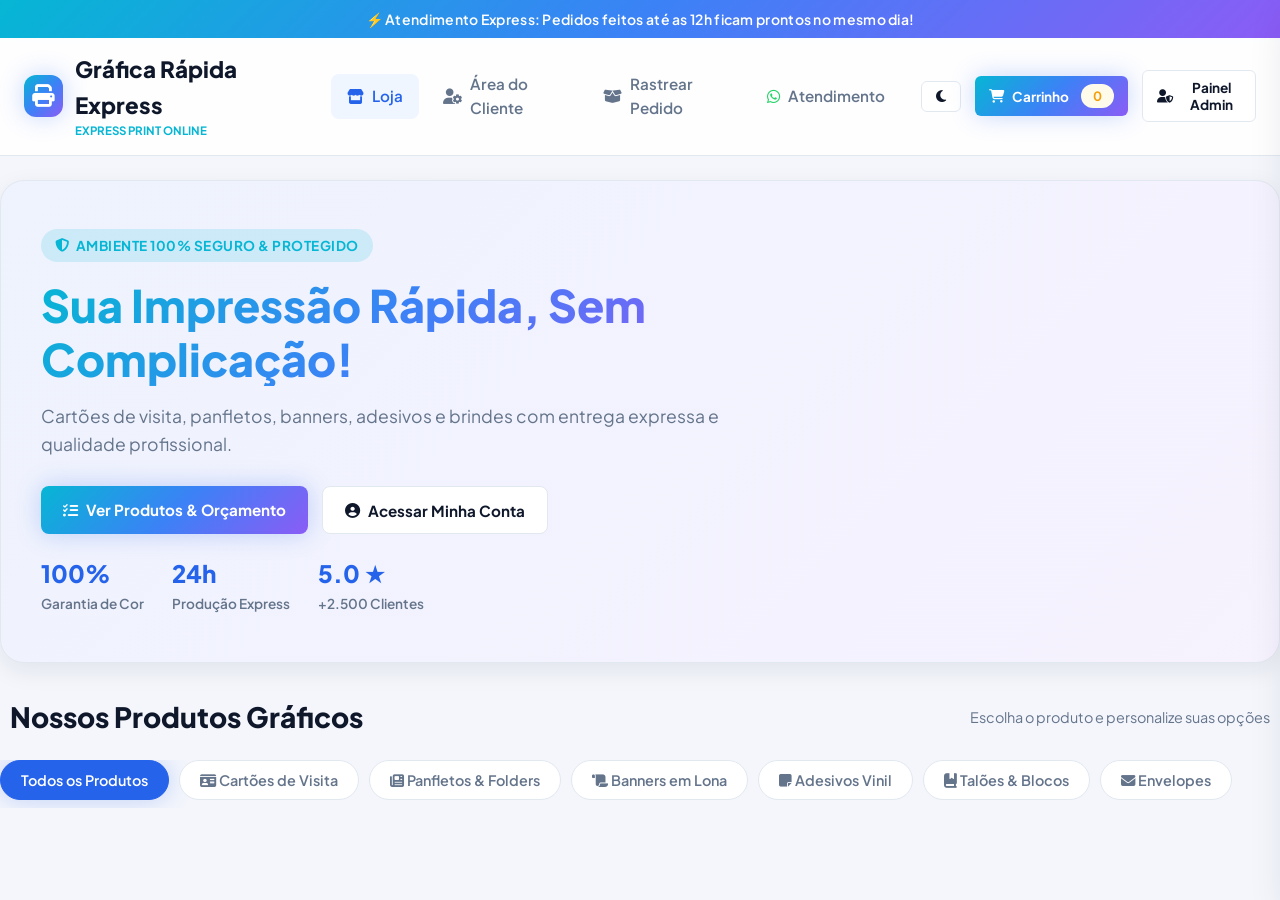
==== templates/index.html @ 256c2c31 "feat: implement audio recording and fix read receipt triggers" ====
<!DOCTYPE html>
<html lang="pt-BR" data-theme="light">
<head>
  <meta charset="UTF-8">
  <meta name="viewport" content="width=device-width, initial-scale=1.0">
  <title>Gráfica Rápida Express | Impressão Profissional & Entrega Rápida</title>
  
  <!-- Google Fonts & FontAwesome Icons -->
  <link rel="preconnect" href="https://fonts.googleapis.com">
  <link rel="preconnect" href="https://fonts.gstatic.com" crossorigin>
  <link href="https://fonts.googleapis.com/css2?family=Plus+Jakarta+Sans:wght@400;500;600;700;800&display=swap" rel="stylesheet">
  <link rel="stylesheet" href="https://cdnjs.cloudflare.com/ajax/libs/font-awesome/6.4.0/css/all.min.css">
  
  <!-- Design System CSS -->
  <link rel="stylesheet" href="/static/css/style.css?v=3.10">
  <!-- SweetAlert2 -->
  <script src="https://cdn.jsdelivr.net/npm/sweetalert2@11"></script>
</head>
<body>

  <!-- Top Bar -->
  <div class="top-bar" id="top-bar-aviso">
    ⚡ Atendimento Express: Pedidos feitos até as 12h ficam prontos no mesmo dia!
  </div>

  <!-- Header Navbar -->
  <header class="header-navbar">
    <div class="header-container">
      <div class="brand-logo" onclick="switchView('cliente')">
        <div class="logo-icon">
          <i class="fa-solid fa-print"></i>
        </div>
        <div>
          <span id="brand-name">Gráfica Rápida Express</span>
          <div style="font-size: 0.72rem; color: var(--cyan); font-weight: 700; margin-top: -2px;">EXPRESS PRINT ONLINE</div>
        </div>
      </div>

      <nav class="nav-menu">
        <div class="nav-link active" onclick="switchView('cliente')" id="nav-catalogo">
          <i class="fa-solid fa-store"></i> Loja
        </div>
        <div class="nav-link" onclick="switchView('portal-cliente')" id="nav-portal-cliente">
          <i class="fa-solid fa-user-gear"></i> Área do Cliente
        </div>
        <div class="nav-link" onclick="openMeusPedidosModal()" id="nav-meus-pedidos">
          <i class="fa-solid fa-box-open"></i> Rastrear Pedido
        </div>
        <div class="nav-link" onclick="falarWhatsApp()" id="nav-whatsapp">
          <i class="fa-brands fa-whatsapp" style="color: #25d366;"></i> Atendimento
        </div>
      </nav>

      <div class="header-actions">
        <button class="btn btn-secondary btn-sm" onclick="toggleTheme()" title="Alternar Modo Escuro/Claro">
          <i class="fa-solid fa-moon" id="theme-icon"></i>
        </button>

        <button class="btn btn-primary btn-sm" onclick="toggleCartDrawer()">
          <i class="fa-solid fa-cart-shopping"></i> Carrinho
          <span class="badge badge-warning" id="cart-count" style="margin-left: 4px;">0</span>
        </button>

        <button class="btn btn-secondary btn-sm" onclick="abrirLoginAdminModal()" id="btn-admin-toggle">
          <i class="fa-solid fa-user-shield"></i> Painel Admin
        </button>
      </div>
    </div>
  </header>

  <!-- ========================================================================== -->
  <!-- LOJA DO CLIENTE (HOME / CATÁLOGO)                                          -->
  <!-- ========================================================================== -->
  <main id="view-cliente">
    
    <!-- Hero Banner -->
    <section class="hero-banner">
      <div class="hero-content">
        <span class="hero-badge">
          <i class="fa-solid fa-shield-halved"></i> Ambiente 100% Seguro & Protegido
        </span>
        <h1 class="hero-title" id="banner-titulo">Sua Impressão Rápida, Sem Complicação!</h1>
        <p class="hero-subtitle" id="banner-subtitulo">
          Cartões de visita, panfletos, banners, adesivos e brindes com entrega expressa e qualidade profissional.
        </p>

        <div style="display: flex; gap: 14px; flex-wrap: wrap;">
          <a href="#catalogo" class="btn btn-primary">
            <i class="fa-solid fa-list-check"></i> Ver Produtos & Orçamento
          </a>
          <button class="btn btn-secondary" onclick="switchView('portal-cliente')">
            <i class="fa-solid fa-circle-user"></i> Acessar Minha Conta
          </button>
        </div>

        <div class="hero-stats">
          <div class="stat-item">
            <span class="stat-num">100%</span>
            <span class="stat-label">Garantia de Cor</span>
          </div>
          <div class="stat-item">
            <span class="stat-num">24h</span>
            <span class="stat-label">Produção Express</span>
          </div>
          <div class="stat-item">
            <span class="stat-num">5.0 ★</span>
            <span class="stat-label">+2.500 Clientes</span>
          </div>
        </div>
      </div>
    </section>

    <!-- Catalog Header & Category Tabs -->
    <section id="catalogo">
      <div class="section-header">
        <h2 class="section-title">Nossos Produtos Gráficos</h2>
        <div style="color: var(--text-muted); font-size: 0.9rem;">Escolha o produto e personalize suas opções</div>
      </div>

      <div class="category-tabs" id="category-tabs">
        <button class="tab-btn active" onclick="filterCategory('Todos', this)">Todos os Produtos</button>
        <button class="tab-btn" onclick="filterCategory('Cartões', this)"><i class="fa-solid fa-id-card"></i> Cartões de Visita</button>
        <button class="tab-btn" onclick="filterCategory('Panfletos', this)"><i class="fa-solid fa-newspaper"></i> Panfletos & Folders</button>
        <button class="tab-btn" onclick="filterCategory('Banners', this)"><i class="fa-solid fa-scroll"></i> Banners em Lona</button>
        <button class="tab-btn" onclick="filterCategory('Adesivos', this)"><i class="fa-solid fa-note-sticky"></i> Adesivos Vinil</button>
        <button class="tab-btn" onclick="filterCategory('Talões', this)"><i class="fa-solid fa-book-bookmark"></i> Talões & Blocos</button>
        <button class="tab-btn" onclick="filterCategory('Envelopes', this)"><i class="fa-solid fa-envelope"></i> Envelopes</button>
      </div>

      <!-- Catalog Grid -->
      <div class="catalog-grid" id="catalog-grid">
        <!-- Injetado via JS -->
      </div>
    </section>
  </main>

  <!-- ========================================================================== -->
  <!-- PORTAL EXCLUSIVO DO CLIENTE (AUTENTICADO)                                  -->
  <!-- ========================================================================== -->
  <main id="view-portal-cliente" class="portal-container" style="display: none;">
    <!-- Renderizado se Deslogado -->
    <div id="portal-deslogado" style="text-align: center; padding: 40px 20px;">
      <i class="fa-solid fa-lock" style="font-size: 3.5rem; color: var(--primary); margin-bottom: 16px;"></i>
      <h2 style="font-size: 1.8rem; font-weight: 800; margin-bottom: 8px;">Área do Cliente Protegida</h2>
      <p style="color: var(--text-muted); font-size: 0.95rem; max-width: 500px; margin: 0 auto 24px;">
        Para proteger suas artes, logotipos e histórico de compras contra vazamento de dados, faça o login ou crie sua conta gratuita.
      </p>
      <button class="btn btn-primary" onclick="openModal('modal-auth-cliente')">
        <i class="fa-solid fa-right-to-bracket"></i> Entrar ou Criar Conta
      </button>
    </div>

    <!-- Renderizado se Logado -->
    <div id="portal-logado" style="display: none;">
      <div style="display: flex; justify-content: space-between; align-items: center; margin-bottom: 24px; flex-wrap: wrap; gap: 14px;">
        <div>
          <h2 style="font-size: 1.8rem; font-weight: 800;">
            <i class="fa-solid fa-circle-user" style="color: var(--primary);"></i> Olá, <span id="cli-perfil-nome">Cliente</span>!
          </h2>
          <p style="color: var(--text-muted); font-size: 0.9rem;" id="cli-perfil-email">cliente@email.com</p>
        </div>
        <div style="display: flex; gap: 15px; align-items: center;">
          <div style="position: relative; cursor: pointer;" onclick="alert('Verifique os chats dos seus pedidos e orçamentos para ler as novas mensagens!')" title="Mensagens não lidas">
            <i class="fa-solid fa-bell" style="font-size: 1.5rem; color: var(--text);"></i>
            <span id="badge-cli-whatsapp-unread" class="badge badge-danger" style="display: none; position: absolute; top: -5px; right: -10px; border-radius: 50%; padding: 2px 5px; font-size: 0.7rem;">0</span>
          </div>
          <button class="btn btn-secondary btn-sm" onclick="logoutCliente()" style="color: var(--danger);">
            <i class="fa-solid fa-right-from-bracket"></i> Sair da Conta
          </button>
        </div>
      </div>

      <!-- Portal Navigation Tabs -->
      <div class="portal-tabs">
        <div class="portal-tab active" onclick="switchPortalTab('historico', this)">
          <i class="fa-solid fa-clock-rotate-left"></i> Meus Pedidos
        </div>
        <div class="portal-tab" onclick="switchPortalTab('artes', this)">
          <i class="fa-solid fa-images"></i> Minhas Artes & Logotipos
        </div>
        <div class="portal-tab" onclick="switchPortalTab('orcamento', this)">
          <i class="fa-solid fa-file-signature"></i> Pedir Orçamento Sob Medida
        </div>
      </div>

      <!-- TAB: HISTÓRICO DE PEDIDOS & REORDENAR -->
      <div id="portal-tab-historico">
        <div id="portal-pedidos-lista">
          <!-- Injetado via JS -->
        </div>
      </div>

      <!-- TAB: MINHAS ARTES SALVAS -->
      <div id="portal-tab-artes" style="display: none;">
        <div style="display: flex; justify-content: space-between; align-items: center; margin-bottom: 20px;">
          <div style="font-weight: 700; font-size: 1.1rem;">Sua Biblioteca Privada de Logotipos</div>
          <button class="btn btn-primary btn-sm" onclick="document.getElementById('input-portal-arte-file').click()">
            <i class="fa-solid fa-cloud-arrow-up"></i> Salvar Nova Arte
          </button>
          <input type="file" id="input-portal-arte-file" style="display: none;" onchange="uploadPortalArteFile(this)">
        </div>

        <div class="catalog-grid" id="portal-artes-grid" style="grid-template-columns: repeat(auto-fill, minmax(220px, 1fr)); margin-bottom: 0;">
          <!-- Injetado via JS -->
        </div>
      </div>

      <!-- TAB: PEDIR ORÇAMENTO SOB MEDIDA -->
      <div id="portal-tab-orcamento" style="display: none;">
        <div class="table-wrap" style="padding: 28px; max-width: 700px;">
          <h3 style="font-size: 1.2rem; font-weight: 800; margin-bottom: 14px;">Solicitar Orçamento de Projeto Especial</h3>
          <p style="color: var(--text-muted); font-size: 0.9rem; margin-bottom: 20px;">
            Precisa de fachadas em ACM, letreiros iluminados, adesivação de frotas ou tiragens especiais? Descreva seu projeto:
          </p>
          <form onsubmit="solicitarOrcamentoCliente(event)">
            <div class="form-group">
              <label class="form-label">Descrição Detalhada do Projeto *</label>
              <textarea class="form-control" id="orc-cli-desc" rows="4" placeholder="Ex: Preciso de 2 faixas de lona 3x1m para fachada de loja + adesivação de 2 carros..." required></textarea>
            </div>

            <button type="submit" class="btn btn-primary" style="width: 100%;">
              <i class="fa-solid fa-paper-plane"></i> Enviar Solicitação de Orçamento
            </button>
          </form>
        </div>
      </div>
    </div>
  </main>

  <!-- ========================================================================== -->
  <!-- PAINEL ADMINISTRATIVO COMPLETO                                             -->
  <!-- ========================================================================== -->
  <div id="view-admin" class="admin-layout" style="display: none;">
    <!-- Sidebar -->
    <aside class="admin-sidebar">
      <div style="font-size: 1.1rem; font-weight: 800; color: white; margin-bottom: 24px; display: flex; align-items: center; justify-content: space-between;">
        <span style="display: flex; align-items: center; gap: 8px;">
          <i class="fa-solid fa-sliders" style="color: var(--cyan);"></i> Admin Panel
        </span>
        <button onclick="logoutAdmin()" title="Sair do Admin" style="background: transparent; border: none; color: var(--danger); cursor: pointer; font-size: 1.1rem;">
          <i class="fa-solid fa-power-off"></i>
        </button>
      </div>

      <div class="sidebar-menu">
        <div class="sidebar-item active" onclick="switchAdminTab('dashboard', this)">
          <i class="fa-solid fa-chart-line"></i> Dashboard
        </div>
        <div class="sidebar-item" onclick="switchAdminTab('kanban', this)">
          <i class="fa-solid fa-table-columns"></i> Kanban Produção
        </div>
        <div class="sidebar-item" onclick="switchAdminTab('pedidos', this)">
          <i class="fa-solid fa-receipt"></i> Lista Pedidos
        </div>
        <div class="sidebar-item" id="nav-btn-whatsapp" onclick="switchAdminTab('whatsapp', this)">
          <i class="fa-brands fa-whatsapp"></i> WhatsApp Inbox
          <span id="badge-whatsapp-unread" class="badge badge-danger" style="display: none; border-radius: 50%; padding: 2px 6px; font-size: 0.75rem; margin-left: auto;">0</span>
        </div>
        <div class="sidebar-item" onclick="switchAdminTab('produtos', this)">
          <i class="fa-solid fa-boxes-stacked"></i> Produtos (CRUD)
        </div>
        <div class="sidebar-item" onclick="switchAdminTab('estoque', this)">
          <i class="fa-solid fa-warehouse"></i> Estoque Insumos
        </div>
        <div class="sidebar-item" onclick="switchAdminTab('caixa', this)">
          <i class="fa-solid fa-cash-register"></i> Caixa & Financeiro
        </div>
        <div class="sidebar-item" onclick="switchAdminTab('orcamentos', this)">
          <i class="fa-solid fa-calculator"></i> Orçamentista
        </div>
        <div class="sidebar-item" onclick="switchAdminTab('cupons', this)">
          <i class="fa-solid fa-ticket"></i> Cupons Desconto
        </div>
        <div class="sidebar-item" onclick="switchAdminTab('clientes', this)">
          <i class="fa-solid fa-users"></i> Clientes VIP
        </div>
        <div class="sidebar-item" onclick="switchAdminTab('config', this)">
          <i class="fa-solid fa-gear"></i> Configurações Site
        </div>
      </div>
    </aside>

    <!-- Main Content -->
    <main class="admin-main">
      
      <!-- TAB: DASHBOARD -->
      <div id="admin-tab-dashboard">
        <div class="section-header" style="margin-top: 0;">
          <h2 class="section-title">Resumo Operacional</h2>
          <button class="btn btn-secondary btn-sm" onclick="loadDashboardMetrics()">
            <i class="fa-solid fa-arrows-rotate"></i> Atualizar
          </button>
        </div>

        <div class="metrics-grid">
          <div class="metric-card">
            <div class="metric-header">
              <span>Faturamento Total</span>
              <i class="fa-solid fa-dollar-sign" style="color: var(--success);"></i>
            </div>
            <div class="metric-value" id="dash-faturamento">R$ 0,00</div>
          </div>

          <div class="metric-card">
            <div class="metric-header">
              <span>Pedidos Totais</span>
              <i class="fa-solid fa-box-open" style="color: var(--primary);"></i>
            </div>
            <div class="metric-value" id="dash-pedidos-total">0</div>
          </div>

          <div class="metric-card">
            <div class="metric-header">
              <span>Em Produção</span>
              <i class="fa-solid fa-spinner" style="color: var(--warning);"></i>
            </div>
            <div class="metric-value" id="dash-pedidos-producao">0</div>
          </div>

          <div class="metric-card">
            <div class="metric-header">
              <span>Clientes Cadastrados</span>
              <i class="fa-solid fa-user-group" style="color: var(--cyan);"></i>
            </div>
            <div class="metric-value" id="dash-clientes">0</div>
          </div>
        </div>

        <div class="table-wrap">
          <div style="padding: 20px; font-weight: 800; font-size: 1.1rem; border-bottom: 1px solid var(--border-color);">
            <i class="fa-solid fa-clock-rotate-left"></i> Últimos Pedidos Recebidos
          </div>
          <table class="table">
            <thead>
              <tr>
                <th>Código</th>
                <th>Cliente</th>
                <th>Total</th>
                <th>Pagamento</th>
                <th>Status Produção</th>
                <th>Ações</th>
              </tr>
            </thead>
            <tbody id="dash-pedidos-tbody">
              <!-- Injetado via JS -->
            </tbody>
          </table>
        </div>
      </div>

      <!-- TAB: KANBAN DE PRODUÇÃO -->
      <div id="admin-tab-kanban" style="display: none;">
        <div class="section-header" style="margin-top: 0;">
          <h2 class="section-title">Quadro Kanban da Linha de Impressão</h2>
          <button class="btn btn-secondary btn-sm" onclick="loadKanbanBoard()">
            <i class="fa-solid fa-arrows-rotate"></i> Atualizar Kanban
          </button>
        </div>

        <div class="kanban-board">
          <div class="kanban-col">
            <div class="kanban-col-header" style="color: var(--warning);">
              <span>1. Análise de Arte</span>
              <span class="badge badge-warning" id="kanban-count-analise">0</span>
            </div>
            <div id="kanban-cards-analise"></div>
          </div>

          <div class="kanban-col">
            <div class="kanban-col-header" style="color: var(--primary);">
              <span>2. Em Impressão</span>
              <span class="badge badge-info" id="kanban-count-impressao">0</span>
            </div>
            <div id="kanban-cards-impressao"></div>
          </div>

          <div class="kanban-col">
            <div class="kanban-col-header" style="color: var(--magenta);">
              <span>3. Acabamento / Corte</span>
              <span class="badge badge-info" id="kanban-count-acabamento">0</span>
            </div>
            <div id="kanban-cards-acabamento"></div>
          </div>

          <div class="kanban-col">
            <div class="kanban-col-header" style="color: var(--success);">
              <span>4. Pronto / Expedição</span>
              <span class="badge badge-success" id="kanban-count-pronto">0</span>
            </div>
            <div id="kanban-cards-pronto"></div>
          </div>
        </div>
      </div>

      <!-- TAB: PEDIDOS -->
      <div id="admin-tab-pedidos" style="display: none;">
        <div class="section-header" style="margin-top: 0;">
          <h2 class="section-title">Gerenciador de Pedidos</h2>
          <div style="display: flex; gap: 10px;">
            <input type="text" class="form-control" id="admin-pedidos-search" placeholder="Buscar por código ou cliente..." oninput="loadAdminPedidos()">
            <select class="form-control" id="admin-pedidos-filter" onchange="loadAdminPedidos()">
              <option value="Todos">Todos os Status</option>
              <option value="Aguardando Pagamento">Aguardando Pagamento</option>
              <option value="Em Análise de Arte">Em Análise de Arte</option>
              <option value="Em Impressão">Em Impressão</option>
              <option value="Acabamento & Corte">Acabamento & Corte</option>
              <option value="Pronto para Retirada">Pronto para Retirada</option>
              <option value="Entregue">Entregue</option>
            </select>
          </div>
        </div>

        <div class="table-wrap">
          <table class="table">
            <thead>
              <tr>
                <th>Data</th>
                <th>Código</th>
                <th>Cliente / Contato</th>
                <th>Total</th>
                <th>Pagamento</th>
                <th>Status Produção</th>
                <th>Ações</th>
              </tr>
            </thead>
            <tbody id="admin-pedidos-tbody">
              <!-- Injetado via JS -->
            </tbody>
          </table>
        </div>
      </div>

      <!-- TAB: WHATSAPP INBOX -->
      <div id="admin-tab-whatsapp" style="display: none; height: calc(100vh - 100px); display: flex; flex-direction: column;">
        <div class="section-header" style="margin-top: 0; flex-shrink: 0;">
          <h2 class="section-title">WhatsApp Inbox</h2>
          <button class="btn btn-secondary btn-sm" onclick="loadWhatsAppInbox()">
            <i class="fa-solid fa-arrows-rotate"></i> Atualizar
          </button>
        </div>
        
        <div style="display: flex; flex: 1; min-height: 0; background: var(--surface); border: 1px solid var(--border); border-radius: 8px; overflow: hidden;">
          <!-- Lista de Conversas -->
          <div style="width: 300px; border-right: 1px solid var(--border); display: flex; flex-direction: column;">
            <div style="padding: 10px; background: rgba(0,0,0,0.2); border-bottom: 1px solid var(--border);">
              <strong>Conversas Ativas</strong>
            </div>
            <div id="inbox-list" style="flex: 1; overflow-y: auto;">
              <!-- Conversas listadas aqui via JS -->
            </div>
          </div>
          
          <!-- Area do Chat -->
          <div style="flex: 1; display: flex; flex-direction: column; background: var(--bg);">
            <div id="inbox-header" style="padding: 15px; background: var(--surface); border-bottom: 1px solid var(--border); display: flex; align-items: center; justify-content: space-between;">
              <div style="display: flex; align-items: center; gap: 12px;">
                <div id="inbox-header-avatar" style="width: 42px; height: 42px; border-radius: 50%; background: var(--primary); color: #fff; display: flex; align-items: center; justify-content: center; font-weight: bold; font-size: 1.1rem; flex-shrink: 0; background-size: cover; background-position: center;">C</div>
                <div>
                  <strong id="inbox-title">Selecione uma conversa</strong>
                  <br><small id="inbox-subtitle" style="color: var(--text-muted);"></small>
                </div>
              </div>
              <div id="inbox-actions" style="display: none; gap: 10px;">
                <button id="btn-resolver-inbox" class="btn btn-primary" style="padding: 6px 12px; font-size: 0.85rem;" onclick="resolverAtendimentoInbox()" title="Encerrar / Devolver pro Bot">
                  <i class="fa-solid fa-check" id="btn-resolver-inbox-icon"></i> <span id="btn-resolver-inbox-text">Resolver</span>
                </button>
                <button class="btn btn-outline" style="padding: 6px 12px; font-size: 0.85rem;" onclick="toggleInboxProfile()" title="Perfil do Contato">
                  <i class="fa-solid fa-id-badge"></i> Perfil
                </button>
                <button class="btn btn-outline" style="padding: 6px 12px; font-size: 0.85rem;" onclick="salvarContatoInbox()" title="Salvar Contato">
                  <i class="fa-solid fa-user-plus"></i> Salvar
                </button>
                <button class="btn btn-danger" style="padding: 6px 12px; font-size: 0.85rem;" onclick="apagarConversaInbox()" title="Apagar Conversa">
                  <i class="fa-solid fa-trash"></i>
                </button>
              </div>
            </div>
            <div id="inbox-messages" style="flex: 1; overflow-y: auto; padding: 20px; display: flex; flex-direction: column; gap: 10px;">
              <!-- Mensagens aqui -->
            </div>
            <div id="inbox-input-area" style="position: relative; padding: 15px; background: var(--surface); border-top: 1px solid var(--border); display: none; gap: 10px; align-items: center;">
              
              <!-- Quick Replies Menu -->
              <div id="canned-responses-menu" style="display: none; position: absolute; bottom: 100%; left: 15px; background: var(--surface); border: 1px solid var(--border); border-radius: 8px; box-shadow: 0 -4px 12px rgba(0,0,0,0.15); width: 300px; max-height: 200px; overflow-y: auto; z-index: 100; flex-direction: column; margin-bottom: 10px;"></div>

              <input type="file" id="inbox-file-input" style="display: none;" onchange="const f = this.files.length > 0 ? this.files[0].name : ''; const el = document.getElementById('inbox-file-name'); if (f) { el.innerHTML = f + ' <span style=\'cursor:pointer;color:var(--danger);font-weight:bold;margin-left:4px;font-size:1rem;\'>&times;</span>'; el.style.display = 'inline-flex'; } else { el.innerHTML = ''; el.style.display = 'none'; }">
              <button class="btn btn-secondary" onclick="document.getElementById('inbox-file-input').click()" title="Anexar Arquivo"><i class="fa-solid fa-paperclip"></i></button>
              <button class="btn btn-secondary" onclick="document.getElementById('inbox-input').value += '😀'" title="Inserir Emoticon"><i class="fa-regular fa-face-smile"></i></button>
              <button class="btn btn-secondary" id="btn-record-audio" onclick="toggleAudioRecording()" title="Gravar Áudio"><i class="fa-solid fa-microphone" id="icon-record-audio"></i></button>
              <div id="inbox-file-name" style="font-size: 0.8rem; color: var(--primary); white-space: nowrap; overflow: hidden; text-overflow: ellipsis; max-width: 140px; background: rgba(0,210,255,0.12); border: 1px solid rgba(0,210,255,0.3); padding: 4px 8px; border-radius: 6px; display: none; align-items: center; cursor: pointer;" onclick="document.getElementById('inbox-file-input').value=''; this.innerHTML=''; this.style.display='none';" title="Clique para remover o anexo"></div>
              <input type="text" id="inbox-input" class="form-control" placeholder="Digite uma mensagem (use / para atalhos)..." style="flex: 1;" oninput="checkCannedResponses(this.value)" onkeydown="navigateCannedResponses(event)" onkeypress="if(event.key==='Enter') enviarMensagemInbox()">
              <button class="btn btn-primary" onclick="enviarMensagemInbox()">
                <i class="fa-solid fa-paper-plane"></i> Enviar
              </button>
            </div>
          </div>
          
          <!-- Perfil do Contato (Sidebar Direita Estilo Chatwoot) -->
          <div id="inbox-profile-sidebar" style="width: 280px; border-left: 1px solid var(--border); display: none; flex-direction: column; background: var(--surface);">
            <div style="padding: 15px; border-bottom: 1px solid var(--border); display: flex; justify-content: space-between; align-items: center;">
              <strong>Contato</strong>
              <button class="btn btn-secondary btn-sm" style="padding: 2px 6px;" onclick="document.getElementById('inbox-profile-sidebar').style.display='none'"><i class="fa-solid fa-xmark"></i></button>
            </div>
            <div style="padding: 20px; display: flex; flex-direction: column; align-items: center; border-bottom: 1px solid var(--border);">
              <div style="width: 70px; height: 70px; border-radius: 50%; background: var(--primary); color: #fff; display: flex; align-items: center; justify-content: center; font-size: 2rem; font-weight: bold; margin-bottom: 10px;" id="profile-avatar">C</div>
              <h3 id="profile-name" style="margin: 0; font-size: 1.1rem; text-align: center;">Nome</h3>
              <p id="profile-phone" style="margin: 5px 0 0 0; color: var(--text-muted); font-size: 0.9rem;">+55 11 99999-9999</p>
            </div>
            <div style="padding: 15px; flex: 1; overflow-y: auto;">
              <div style="margin-bottom: 15px;">
                <label style="font-size: 0.8rem; color: var(--text-muted); text-transform: uppercase; font-weight: bold;">Atendente</label>
                <div id="profile-atendente-text" style="padding: 8px; background: rgba(0,0,0,0.1); border-radius: 6px; margin-top: 5px; font-size: 0.9rem;">
                  <i class="fa-solid fa-user-tie"></i> Admin / Bot
                </div>
              </div>
              <div style="margin-bottom: 15px;">
                <label style="font-size: 0.8rem; color: var(--text-muted); text-transform: uppercase; font-weight: bold;">Status</label>
                <div id="profile-status-text" style="padding: 8px; background: rgba(0,210,255,0.1); border-radius: 6px; margin-top: 5px; font-size: 0.9rem; color: var(--primary); font-weight: bold;">
                  Em Atendimento
                </div>
              </div>
            </div>
          </div>
        </div>
      </div>

      <!-- TAB: PRODUTOS (CRUD) -->
      <div id="admin-tab-produtos" style="display: none;">
        <div class="section-header" style="margin-top: 0;">
          <h2 class="section-title">Catálogo de Produtos</h2>
          <button class="btn btn-primary" onclick="openAdminProdutoModal()">
            <i class="fa-solid fa-plus"></i> Novo Produto
          </button>
        </div>

        <div class="table-wrap">
          <table class="table">
            <thead>
              <tr>
                <th>Imagem</th>
                <th>Nome</th>
                <th>Categoria</th>
                <th>Preço Base</th>
                <th>Status</th>
                <th>Ações</th>
              </tr>
            </thead>
            <tbody id="admin-produtos-tbody">
              <!-- Injetado via JS -->
            </tbody>
          </table>
        </div>
      </div>

      <!-- TAB: ESTOQUE DE INSUMOS -->
      <div id="admin-tab-estoque" style="display: none;">
        <div class="section-header" style="margin-top: 0;">
          <h2 class="section-title">Controle de Estoque de Insumos</h2>
          <button class="btn btn-primary" onclick="openInsumoModal()">
            <i class="fa-solid fa-boxes-packing"></i> Novo Insumo
          </button>
        </div>

        <div class="table-wrap">
          <table class="table">
            <thead>
              <tr>
                <th>Insumo</th>
                <th>Categoria</th>
                <th>Estoque Atual</th>
                <th>Estoque Mínimo</th>
                <th>Status</th>
                <th>Ações</th>
              </tr>
            </thead>
            <tbody id="admin-estoque-tbody">
              <!-- Injetado via JS -->
            </tbody>
          </table>
        </div>
      </div>

      <!-- TAB: CONTROLE DE CAIXA -->
      <div id="admin-tab-caixa" style="display: none;">
        <div class="section-header" style="margin-top: 0;">
          <h2 class="section-title">Fluxo de Caixa & Financeiro</h2>
          <button class="btn btn-primary" onclick="openCaixaMovimentoModal()">
            <i class="fa-solid fa-hand-holding-dollar"></i> Lançar Entrada / Saída
          </button>
        </div>

        <div class="metrics-grid">
          <div class="metric-card">
            <div class="metric-header">
              <span>Total Entradas</span>
              <i class="fa-solid fa-arrow-down" style="color: var(--success);"></i>
            </div>
            <div class="metric-value" style="color: var(--success);" id="caixa-entradas">R$ 0,00</div>
          </div>

          <div class="metric-card">
            <div class="metric-header">
              <span>Total Saídas</span>
              <i class="fa-solid fa-arrow-up" style="color: var(--danger);"></i>
            </div>
            <div class="metric-value" style="color: var(--danger);" id="caixa-saidas">R$ 0,00</div>
          </div>

          <div class="metric-card">
            <div class="metric-header">
              <span>Saldo em Caixa</span>
              <i class="fa-solid fa-wallet" style="color: var(--primary);"></i>
            </div>
            <div class="metric-value" id="caixa-saldo">R$ 0,00</div>
          </div>
        </div>

        <div class="table-wrap">
          <div style="padding: 20px; font-weight: 800; font-size: 1.1rem; border-bottom: 1px solid var(--border-color);">
            <i class="fa-solid fa-list"></i> Histórico de Movimentações
          </div>
          <table class="table">
            <thead>
              <tr>
                <th>Data</th>
                <th>Tipo</th>
                <th>Categoria</th>
                <th>Descrição</th>
                <th>Forma Pagto</th>
                <th>Valor</th>
                <th>Ações</th>
              </tr>
            </thead>
            <tbody id="caixa-movimentacoes-tbody">
              <!-- Injetado via JS -->
            </tbody>
          </table>
        </div>
      </div>

      <!-- TAB: ORÇAMENTISTA -->
      <div id="admin-tab-orcamentos" style="display: none;">
        <div class="section-header" style="margin-top: 0;">
          <h2 class="section-title">Gerador de Orçamentos Manuais</h2>
          <button class="btn btn-primary" onclick="openOrcamentoModal()">
            <i class="fa-solid fa-file-circle-plus"></i> Novo Orçamento
          </button>
        </div>

        <div class="table-wrap">
          <table class="table">
            <thead>
              <tr>
                <th>Código</th>
                <th>Cliente</th>
                <th>Descrição</th>
                <th>Valor Estimado</th>
                <th>Status</th>
                <th>Ações</th>
              </tr>
            </thead>
            <tbody id="admin-orcamentos-tbody">
              <!-- Injetado via JS -->
            </tbody>
          </table>
        </div>
      </div>

      <!-- TAB: CUPONS DE DESCONTO -->
      <div id="admin-tab-cupons" style="display: none;">
        <div class="section-header" style="margin-top: 0;">
          <h2 class="section-title">Gerenciador de Cupons</h2>
          <button class="btn btn-primary" onclick="openCupomModal()">
            <i class="fa-solid fa-ticket"></i> Criar Cupom
          </button>
        </div>

        <div class="table-wrap">
          <table class="table">
            <thead>
              <tr>
                <th>Código</th>
                <th>Desconto (%)</th>
                <th>Valor Mínimo</th>
                <th>Usos / Limite</th>
                <th>Status</th>
                <th>Ações</th>
              </tr>
            </thead>
            <tbody id="admin-cupons-tbody">
              <!-- Injetado via JS -->
            </tbody>
          </table>
        </div>
      </div>

      <!-- TAB: CLIENTES VIP -->
      <div id="admin-tab-clientes" style="display: none;">
        <div class="section-header" style="margin-top: 0;">
          <h2 class="section-title">Base de Clientes VIP</h2>
        </div>

        <div class="table-wrap">
          <table class="table">
            <thead>
              <tr>
                <th>Nome</th>
                <th>WhatsApp</th>
                <th>E-mail</th>
                <th>Total Pedidos</th>
                <th>Total Gasto</th>
                <th>Ações</th>
              </tr>
            </thead>
            <tbody id="admin-clientes-tbody">
              <!-- Injetado via JS -->
            </tbody>
          </table>
        </div>
      </div>

      <!-- TAB: CONFIGURAÇÕES SITE (CMS) -->
      <div id="admin-tab-config" style="display: none;">
        <div class="section-header" style="margin-top: 0;">
          <h2 class="section-title">Configurações Gerais do Site</h2>
        </div>

        <div class="table-wrap" style="padding: 28px; max-width: 700px;">
          <form id="form-config" onsubmit="salvarConfiguracoes(event)">
            
            <!-- SEÇÃO 1: DADOS DO NEGÓCIO -->
            <div style="background: rgba(255,255,255,0.02); border: 1px solid var(--border); border-radius: 12px; padding: 20px; margin-bottom: 20px;">
              <h4 style="font-size: 1.1rem; font-weight: 800; color: #fff; margin-top: 0; margin-bottom: 15px; border-bottom: 1px solid var(--border); padding-bottom: 10px;">
                <i class="fa-solid fa-building" style="color: var(--primary); margin-right: 8px;"></i> Dados da Gráfica
              </h4>
              <div class="form-group">
                <label class="form-label">Nome da Gráfica</label>
                <input type="text" class="form-control" id="cfg-nome-grafica" required>
              </div>
              <div class="form-group">
                <label class="form-label">WhatsApp (com DDD ex: 5511999998888)</label>
                <input type="text" class="form-control" id="cfg-whatsapp" required>
              </div>
            </div>

            <!-- SEÇÃO 2: FINANCEIRO E REGRAS -->
            <div style="background: rgba(255,255,255,0.02); border: 1px solid var(--border); border-radius: 12px; padding: 20px; margin-bottom: 20px;">
              <h4 style="font-size: 1.1rem; font-weight: 800; color: #fff; margin-top: 0; margin-bottom: 15px; border-bottom: 1px solid var(--border); padding-bottom: 10px;">
                <i class="fa-solid fa-money-bill-wave" style="color: #2ecc71; margin-right: 8px;"></i> Financeiro & Regras
              </h4>
              <div class="form-group">
                <label class="form-label">Chave PIX (E-mail, CNPJ ou Celular)</label>
                <input type="text" class="form-control" id="cfg-chave-pix" required>
              </div>
              <div style="display: flex; gap: 14px;">
                <div class="form-group" style="flex: 1;">
                  <label class="form-label">Desconto PIX (%)</label>
                  <input type="number" step="0.1" class="form-control" id="cfg-desconto-pix" required>
                </div>
                <div class="form-group" style="flex: 1;">
                  <label class="form-label">Taxa de Entrega Padrão (R$)</label>
                  <input type="number" step="0.1" class="form-control" id="cfg-taxa-entrega" required>
                </div>
              </div>
            </div>

            <!-- SEÇÃO 3: APARÊNCIA E VITRINE -->
            <div style="background: rgba(255,255,255,0.02); border: 1px solid var(--border); border-radius: 12px; padding: 20px; margin-bottom: 20px;">
              <h4 style="font-size: 1.1rem; font-weight: 800; color: #fff; margin-top: 0; margin-bottom: 15px; border-bottom: 1px solid var(--border); padding-bottom: 10px;">
                <i class="fa-solid fa-palette" style="color: #9b59b6; margin-right: 8px;"></i> Vitrine do Cliente
              </h4>
              <div class="form-group">
                <label class="form-label">Aviso do Topo (Barra rotativa)</label>
                <input type="text" class="form-control" id="cfg-aviso-topo" required>
              </div>
              <div class="form-group">
                <label class="form-label">Título do Banner Principal</label>
                <input type="text" class="form-control" id="cfg-banner-titulo" required>
              </div>
              <div class="form-group">
                <label class="form-label">Subtítulo do Banner</label>
                <textarea class="form-control" id="cfg-banner-subtitulo" rows="2" required></textarea>
              </div>
            </div>

            <!-- SEÇÃO 4: EVOLUTION API -->
            <div style="background: rgba(37, 211, 102, 0.05); border: 1px solid rgba(37, 211, 102, 0.3); border-radius: 12px; padding: 20px; margin-bottom: 20px;">
              <h4 style="font-size: 1.1rem; font-weight: 800; color: #25d366; margin-top: 0; margin-bottom: 15px; border-bottom: 1px solid rgba(37, 211, 102, 0.2); padding-bottom: 10px;">
                <i class="fa-brands fa-whatsapp" style="margin-right: 8px;"></i> Automação WhatsApp (Evolution API)
              </h4>
              <div class="form-group">
                <label class="form-label">URL da Evolution API *</label>
                <input type="url" class="form-control" id="cfg-evolution-url" placeholder="https://api.evolution.suadominio.com">
              </div>
              <div class="form-group">
                <label class="form-label">API Key / Token Global *</label>
                <input type="password" class="form-control" id="cfg-evolution-key" placeholder="Sua Chave Secreta apikey">
              </div>
              <div class="form-group">
                <label class="form-label">Nome da Instância Conectada *</label>
                <input type="text" class="form-control" id="cfg-evolution-instance" placeholder="ex: GraficaExpress">
              </div>
              <div class="form-group">
                <label class="form-label">Validar WhatsApp dos Clientes no Cadastro?</label>
                <select class="form-control" id="cfg-evolution-active">
                  <option value="1">✅ Sim (Enviar código OTP via WhatsApp)</option>
                  <option value="0">❌ Não (Cadastrar direto sem validação)</option>
                </select>
              </div>
              
              <div class="form-group" style="background: rgba(0,0,0,0.2); padding: 15px; border-radius: 8px;">
                <label class="form-label" style="color: #aaa;">URL do Webhook (Para configurar lá no painel da Evolution)</label>
                <div style="display: flex; gap: 10px;">
                  <input type="text" class="form-control" id="cfg-webhook-url" readonly style="background: rgba(255,255,255,0.05);">
                  <button type="button" class="btn btn-secondary" onclick="copiarWebhook()">
                    <i class="fa-solid fa-copy"></i> Copiar
                  </button>
                </div>
              </div>

              <button type="button" class="btn btn-secondary" onclick="testarEvolutionAPI()" style="width: 100%; border-color: #25d366; color: #25d366; background: transparent;">
                <i class="fa-solid fa-plug-circle-check"></i> Testar Conexão Evolution API
              </button>
            </div>

            <button type="submit" class="btn btn-primary" style="width: 100%; font-size: 1.1rem; padding: 12px; border-radius: 10px;">
              <i class="fa-solid fa-floppy-disk"></i> Salvar Todas Configurações
            </button>
          </form>
        </div>
      </div>

    </main>
  </div>

  <!-- ========================================================================== -->
  <!-- MODAIS DE AUTENTICAÇÃO (CLIENTE & ADMIN)                                   -->
  <!-- ========================================================================== -->

  <!-- MODAL: LOGIN / CADASTRO DO CLIENTE -->
  <div class="modal-overlay" id="modal-auth-cliente">
    <div class="modal-container" style="max-width: 460px;">
      <div class="modal-header">
        <h3 class="modal-title" id="auth-cli-title">Minha Conta do Cliente</h3>
        <button class="modal-close" onclick="closeModal('modal-auth-cliente')">&times;</button>
      </div>
      <div class="modal-body">
        <!-- Tabs de login / cadastro -->
        <div id="wrap-auth-cli-tabs" style="display: flex; border-bottom: 2px solid var(--border-color); margin-bottom: 20px;">
          <div id="tab-btn-cli-login" class="portal-tab active" style="flex: 1; text-align: center;" onclick="switchAuthCliTab('login')">Entrar</div>
          <div id="tab-btn-cli-cad" class="portal-tab" style="flex: 1; text-align: center;" onclick="switchAuthCliTab('cad')">Criar Conta</div>
        </div>

        <!-- Form Login Cliente -->
        <form id="form-auth-cli-login" onsubmit="loginCliente(event)">
          <div class="form-group">
            <label class="form-label">Seu E-mail *</label>
            <input type="email" class="form-control" id="auth-cli-email" required placeholder="seu@email.com">
          </div>
          <div class="form-group">
            <label class="form-label">Sua Senha *</label>
            <input type="password" class="form-control" id="auth-cli-senha" required placeholder="••••••••">
          </div>
          <button type="submit" class="btn btn-primary" style="width: 100%;">
            <i class="fa-solid fa-right-to-bracket"></i> Acessar Minha Conta
          </button>
        </form>

        <!-- Form Cadastro Cliente -->
        <form id="form-auth-cli-cad" style="display: none;" onsubmit="cadastrarCliente(event)">
          <div class="form-group">
            <label class="form-label">Seu Nome Completo *</label>
            <input type="text" class="form-control" id="cad-cli-nome" required placeholder="João da Silva">
          </div>
          <div class="form-group">
            <label class="form-label">Seu E-mail *</label>
            <input type="email" class="form-control" id="cad-cli-email" required placeholder="joao@email.com">
          </div>
          <div class="form-group">
            <label class="form-label">Seu WhatsApp com DDD *</label>
            <input type="text" class="form-control" id="cad-cli-telefone" required placeholder="11999998888">
          </div>
          <div class="form-group">
            <label class="form-label">Crie uma Senha *</label>
            <input type="password" class="form-control" id="cad-cli-senha" required placeholder="Mínimo 6 caracteres">
          </div>
          <button type="submit" class="btn btn-primary" style="width: 100%;">
            <i class="fa-solid fa-user-plus"></i> Concluir Cadastro
          </button>
        </form>

        <!-- Form Validação de Código OTP WhatsApp -->
        <form id="form-auth-cli-validar" style="display: none;" onsubmit="validarCodigoCliente(event)">
          <input type="hidden" id="validar-cli-id">
          <div style="text-align: center; margin-bottom: 18px;">
            <i class="fa-brands fa-whatsapp" style="font-size: 3rem; color: #25d366; margin-bottom: 8px;"></i>
            <h4 style="font-size: 1.2rem; font-weight: 800;">Validação de Segurança</h4>
            <p style="color: var(--text-muted); font-size: 0.88rem; margin-top: 4px;">
              Enviamos um código de verificação de 6 dígitos para o seu WhatsApp. Digite-o abaixo para ativar sua conta:
            </p>
          </div>

          <div class="form-group">
            <label class="form-label" style="text-align: center; display: block;">Código de Verificação OTP *</label>
            <input type="text" class="form-control" id="validar-cli-codigo" required maxlength="6" placeholder="123456" style="text-align: center; font-size: 1.5rem; letter-spacing: 6px; font-weight: 800; color: var(--primary);">
          </div>

          <button type="submit" class="btn btn-primary" style="width: 100%;">
            <i class="fa-solid fa-circle-check"></i> Confirmar & Ativar Conta
          </button>

          <div style="text-align: center; margin-top: 14px;">
            <button type="button" class="btn btn-secondary btn-sm" onclick="reenviarCodigoWhatsApp(event)">
              <i class="fa-solid fa-arrows-rotate"></i> Reenviar Código via WhatsApp
            </button>
          </div>
        </form>
      </div>
    </div>
  </div>

  <!-- MODAL: LOGIN DO ADMINISTRADOR -->
  <div class="modal-overlay" id="modal-auth-admin">
    <div class="modal-container" style="max-width: 420px;">
      <div class="modal-header">
        <h3 class="modal-title"><i class="fa-solid fa-user-shield" style="color: var(--cyan);"></i> Login do Administrador</h3>
        <button class="modal-close" onclick="closeModal('modal-auth-admin')">&times;</button>
      </div>
      <div class="modal-body">
        <form onsubmit="loginAdmin(event)">
          <div class="form-group">
            <label class="form-label">Usuário Administrativo *</label>
            <input type="text" class="form-control" id="auth-adm-user" required value="admin">
          </div>
          <div class="form-group">
            <label class="form-label">Senha de Acesso *</label>
            <input type="password" class="form-control" id="auth-adm-pass" required placeholder="••••••••">
          </div>
          <button type="submit" class="btn btn-primary" style="width: 100%;">
            <i class="fa-solid fa-lock-open"></i> Acessar Painel de Controle
          </button>
        </form>
      </div>
    </div>
  </div>

  <!-- MODAL: CALCULADORA PRODUTO -->
  <div class="modal-overlay" id="modal-produto">
    <div class="modal-container">
      <div class="modal-header">
        <h3 class="modal-title" id="modal-prod-title">Personalize seu Pedido</h3>
        <button class="modal-close" onclick="closeModal('modal-produto')">&times;</button>
      </div>
      <div class="modal-body">
        <input type="hidden" id="modal-prod-id">
        <p id="modal-prod-desc" style="color: var(--text-muted); margin-bottom: 20px;"></p>

        <div class="option-group">
          <div class="option-title">1. Formato / Tamanho</div>
          <div class="options-grid" id="opt-tamanhos"></div>
        </div>

        <div class="option-group">
          <div class="option-title">2. Papel / Gramatura</div>
          <div class="options-grid" id="opt-papeis"></div>
        </div>

        <div class="option-group">
          <div class="option-title">3. Acabamento Profissional</div>
          <div class="options-grid" id="opt-acabamentos"></div>
        </div>

        <div class="option-group">
          <div class="option-title">4. Quantidade / Tiragem (Desconto Progressivo)</div>
          <div class="options-grid" id="opt-tiragens"></div>
        </div>

        <div class="option-group">
          <div class="option-title">5. Arquivo da Arte Impressa</div>
          <div style="display: flex; gap: 14px; margin-bottom: 14px;">
            <label style="flex: 1; display: flex; align-items: center; gap: 8px; font-weight: 600; cursor: pointer;">
              <input type="radio" name="opcao-arte" value="propria" checked onchange="toggleArteOpcoes()"> Tenho Arte Pronta
            </label>
            <label style="flex: 1; display: flex; align-items: center; gap: 8px; font-weight: 600; cursor: pointer;">
              <input type="radio" name="opcao-arte" value="criar" onchange="toggleArteOpcoes()"> Criar Arte p/ Mim (+R$ 35,00)
            </label>
          </div>

          <div id="wrap-upload-arte" class="dropzone" onclick="document.getElementById('input-file-arte').click()">
            <i class="fa-solid fa-cloud-arrow-up dropzone-icon"></i>
            <div style="font-weight: 700;">Clique para enviar seu arquivo (PDF, CDR, PNG, JPG)</div>
            <div style="font-size: 0.8rem; color: var(--text-muted); margin-top: 4px;" id="filename-uploaded">Até 32MB</div>
            <input type="file" id="input-file-arte" style="display: none;" onchange="uploadArteFile(this)">
          </div>

          <div id="wrap-detalhes-arte" style="display: none;">
            <textarea class="form-control" id="detalhes-arte-txt" placeholder="Descreva como deseja a sua arte (Cores, Textos, Logotipo, Contatos)..."></textarea>
          </div>
        </div>

        <div style="display: flex; justify-content: space-between; align-items: center; margin-top: 28px; padding-top: 20px; border-top: 1px solid var(--border-color);">
          <div>
            <span style="font-size: 0.85rem; color: var(--text-muted); font-weight: 700;">VALOR TOTAL DO ITEM</span>
            <div style="font-size: 1.8rem; font-weight: 800; color: var(--primary);" id="modal-calc-total">R$ 0,00</div>
          </div>

          <button class="btn btn-primary" onclick="adicionarAoCarrinho()">
            <i class="fa-solid fa-cart-plus"></i> Adicionar ao Carrinho
          </button>
        </div>
      </div>
    </div>
  </div>

  <!-- MODAL: RASTREAMENTO -->
  <div class="modal-overlay" id="modal-meus-pedidos">
    <div class="modal-container">
      <div class="modal-header">
        <h3 class="modal-title"><i class="fa-solid fa-truck-fast"></i> Rastrear Pedido</h3>
        <button class="modal-close" onclick="closeModal('modal-meus-pedidos')">&times;</button>
      </div>
      <div class="modal-body">
        <div style="display: flex; gap: 10px; margin-bottom: 24px;">
          <input type="text" class="form-control" id="search-codigo-pedido" placeholder="Digite seu código do pedido (Ex: #GF-0913A1B2)">
          <button class="btn btn-primary" onclick="consultarPedidoCliente()">
            <i class="fa-solid fa-magnifying-glass"></i> Buscar
          </button>
        </div>

        <div id="detalhes-pedido-rastreio" style="display: none;">
          <div class="timeline-track" id="timeline-steps">
            <div class="timeline-step" id="step-pagamento"><div class="step-icon">1</div><div class="step-title">Pagamento</div></div>
            <div class="timeline-step" id="step-analise"><div class="step-icon">2</div><div class="step-title">Análise Arte</div></div>
            <div class="timeline-step" id="step-impressao"><div class="step-icon">3</div><div class="step-title">Impressão</div></div>
            <div class="timeline-step" id="step-acabamento"><div class="step-icon">4</div><div class="step-title">Acabamento</div></div>
            <div class="timeline-step" id="step-pronto"><div class="step-icon">5</div><div class="step-title">Pronto</div></div>
            <div class="timeline-step" id="step-entregue"><div class="step-icon">6</div><div class="step-title">Entregue</div></div>
          </div>

          <div class="table-wrap" style="padding: 20px; margin-bottom: 20px;">
            <div style="display: flex; justify-content: space-between; font-weight: 700; margin-bottom: 10px;">
              <span>Pedido: <strong id="tr-codigo"></strong></span>
              <span class="badge badge-warning" id="tr-status-pag"></span>
            </div>
            <div style="color: var(--text-muted); font-size: 0.9rem; margin-bottom: 14px;" id="tr-cliente-info"></div>

            <div style="font-weight: 700; margin-bottom: 8px;">Itens do Pedido:</div>
            <ul id="tr-itens-ul" style="padding-left: 20px; margin-bottom: 14px; font-size: 0.9rem;"></ul>

            <div style="display: flex; justify-content: space-between; align-items: center; border-top: 1px solid var(--border-color); padding-top: 12px;">
              <div>Total: <strong style="font-size: 1.2rem; color: var(--primary);" id="tr-total"></strong></div>
              <button class="btn btn-secondary btn-sm" onclick="falarWhatsAppPedido()">
                <i class="fa-brands fa-whatsapp" style="color: #25d366;"></i> Falar no WhatsApp
              </button>
            </div>
          </div>
        </div>
      </div>
    </div>
  </div>

  <!-- DRAWER: CARRINHO DE COMPRAS -->
  <div class="cart-drawer" id="cart-drawer">
    <div class="cart-header" style="flex-shrink: 0;">
      <h3 style="font-size: 1.2rem; font-weight: 800;"><i class="fa-solid fa-cart-shopping"></i> Seu Carrinho</h3>
      <button class="modal-close" onclick="toggleCartDrawer()">&times;</button>
    </div>

    <div class="cart-body">
      <div id="cart-body" style="margin-bottom: 24px;"></div>

      <div class="form-group" style="margin-bottom: 12px;">
        <label class="form-label">Possui Cupom de Desconto?</label>
        <div style="display: flex; gap: 8px;">
          <input type="text" class="form-control" id="checkout-cupom-input" placeholder="Digite o código (ex: VIP15)">
          <button class="btn btn-secondary btn-sm" onclick="aplicarCupomCheckout()"><i class="fa-solid fa-tag"></i> Aplicar</button>
        </div>
        <div id="cupom-msg-feedback" style="font-size: 0.8rem; margin-top: 4px; font-weight: 700;"></div>
      </div>

      <div class="form-group">
        <label class="form-label">Forma de Pagamento</label>
        <select class="form-control" id="checkout-pagamento" onchange="atualizarTotalCheckout()">
          <option value="PIX">⚡ PIX (com 5% de Desconto Especial)</option>
          <option value="Cartao">💳 Cartão de Crédito / Débito</option>
        </select>
      </div>

      <div class="form-group">
        <label class="form-label">Opção de Entrega</label>
        <select class="form-control" id="checkout-entrega" onchange="atualizarTotalCheckout()">
          <option value="Balcao">🏬 Retirar no Balcão da Gráfica (Grátis)</option>
          <option value="Entrega">🛵 Entrega Expressa Moto-Boy (+R$ 15,00)</option>
        </select>
      </div>

      <div id="wrap-endereco-entrega" style="display: none;" class="form-group">
        <input type="text" class="form-control" id="checkout-endereco" placeholder="Endereço completo de entrega...">
      </div>

      <div class="form-group">
        <input type="text" class="form-control" id="checkout-nome" placeholder="Seu Nome Completo *" required>
      </div>
      <div class="form-group">
        <input type="text" class="form-control" id="checkout-telefone" placeholder="Seu WhatsApp com DDD *" required>
      </div>
    </div>

    <div class="cart-footer" style="flex-shrink: 0;">
      <div class="cart-total-row">
        <span>Total:</span>
        <span id="checkout-total-val" style="color: var(--primary);">R$ 0,00</span>
      </div>

      <button class="btn btn-primary" style="width: 100%;" onclick="finalizarPedidoCheckout()">
        <i class="fa-solid fa-shield-check"></i> Finalizar Pedido & Imprimir
      </button>
    </div>
  </div>

  <!-- MODAL: PIX QRCODE -->
  <div class="modal-overlay" id="modal-pix">
    <div class="modal-container" style="max-width: 480px; text-align: center;">
      <div class="modal-header">
        <h3 class="modal-title">Pagamento via PIX</h3>
        <button class="modal-close" onclick="closeModal('modal-pix')">&times;</button>
      </div>
      <div class="modal-body">
        <p style="color: var(--text-muted); font-size: 0.9rem; margin-bottom: 16px;">
          Escaneie o QR Code abaixo ou copie a chave PIX para confirmar o seu pedido!
        </p>

        <div style="background: white; padding: 20px; display: inline-block; border-radius: 16px; box-shadow: var(--shadow-md); margin-bottom: 16px;">
          <img src="https://api.qrserver.com/v1/create-qr-code/?size=180x180&data=00020126580014BR.GOV.BCB.PIX0136pix@graficarapidaexpress.com.br5204000053039865802BR5922GraficaRapidaExpress6009SAOPAULO62070503***63041D3A" alt="QRCode PIX" style="width: 180px; height: 180px;">
        </div>

        <div class="form-group">
          <label class="form-label">Chave PIX Copia e Cola:</label>
          <div style="display: flex; gap: 8px;">
            <input type="text" class="form-control" id="pix-key-input" readonly value="pix@graficarapidaexpress.com.br">
            <button class="btn btn-secondary" onclick="copiarChavePix()"><i class="fa-solid fa-copy"></i></button>
          </div>
        </div>

        <div style="font-size: 0.85rem; color: var(--success); font-weight: 700; margin-bottom: 20px;">
          ✅ Assim que pagar, envie o comprovante no nosso WhatsApp para agilizar a impressão!
        </div>

        <button class="btn btn-primary" style="width: 100%;" onclick="confirmarEVerPedido()">
          <i class="fa-solid fa-circle-check"></i> Já Paguei / Ver Meu Pedido
        </button>
      </div>
    </div>
  </div>

  <!-- MODAL: ADMIN - PRODUTO -->
  <div class="modal-overlay" id="modal-admin-produto">
    <div class="modal-container">
      <div class="modal-header">
        <h3 class="modal-title" id="modal-admin-prod-title">Novo Produto</h3>
        <button class="modal-close" onclick="closeModal('modal-admin-produto')" type="button">&times;</button>
      </div>
      <div class="modal-body">
        <form id="form-admin-produto" onsubmit="salvarProdutoAdmin(event)">
          <input type="hidden" id="admin-prod-id">
          
          <div style="margin-bottom: 15px;">
            <label style="display: block; font-weight: 600; margin-bottom: 5px;">Nome do Produto</label>
            <input type="text" class="form-control" id="admin-prod-nome" required>
          </div>
          
          <div style="display: grid; grid-template-columns: 1fr 1fr; gap: 15px; margin-bottom: 15px;">
            <div>
              <label style="display: block; font-weight: 600; margin-bottom: 5px;">Categoria</label>
              <input type="text" class="form-control" id="admin-prod-categoria" required>
            </div>
            <div>
              <label style="display: block; font-weight: 600; margin-bottom: 5px;">Preço Base (R$)</label>
              <input type="number" step="0.01" class="form-control" id="admin-prod-preco" required>
            </div>
          </div>
          
          <div style="margin-bottom: 15px;">
            <label style="display: block; font-weight: 600; margin-bottom: 5px;">URL da Imagem</label>
            <input type="text" class="form-control" id="admin-prod-imagem" required>
          </div>
          
          <div style="margin-bottom: 15px;">
            <label style="display: block; font-weight: 600; margin-bottom: 5px;">Descrição</label>
            <textarea class="form-control" id="admin-prod-descricao" rows="3"></textarea>
          </div>
          
          <div style="margin-bottom: 15px;">
            <label style="display: block; font-weight: 600; margin-bottom: 5px;">Tamanhos (separados por vírgula)</label>
            <input type="text" class="form-control" id="admin-prod-tamanhos" placeholder="Ex: 9x5cm, 10x15cm">
          </div>
          
          <div style="margin-bottom: 15px;">
            <label style="display: block; font-weight: 600; margin-bottom: 5px;">Papéis (separados por vírgula)</label>
            <input type="text" class="form-control" id="admin-prod-papeis" placeholder="Ex: Couchê 250g, Reciclato">
          </div>
          
          <div style="margin-bottom: 15px;">
            <label style="display: block; font-weight: 600; margin-bottom: 5px;">Acabamentos (separados por vírgula)</label>
            <input type="text" class="form-control" id="admin-prod-acabamentos" placeholder="Ex: Verniz Total, Laminação Fosca">
          </div>
          
          <div style="display: flex; gap: 20px; margin-bottom: 20px;">
            <label style="display: flex; align-items: center; gap: 8px; cursor: pointer; font-weight: 600;">
              <input type="checkbox" id="admin-prod-ativo" checked> Ativo
            </label>
            <label style="display: flex; align-items: center; gap: 8px; cursor: pointer; font-weight: 600;">
              <input type="checkbox" id="admin-prod-destaque"> Destaque (Mais Vendido)
            </label>
          </div>
          
          <button type="submit" class="btn btn-primary" style="width: 100%;">Salvar Produto</button>
        </form>
      </div>
    </div>
  </div>

  <!-- MODAL: ADMIN - INSUMO -->
  <div class="modal-overlay" id="modal-admin-insumo">
    <div class="modal-container">
      <div class="modal-header">
        <h3 class="modal-title">Adicionar/Editar Insumo</h3>
        <button class="modal-close" onclick="closeModal('modal-admin-insumo')" type="button">&times;</button>
      </div>
      <div class="modal-body">
        <form id="form-admin-insumo" onsubmit="salvarInsumoAdmin(event)">
          <div style="margin-bottom: 15px;">
            <label style="display: block; font-weight: 600; margin-bottom: 5px;">Nome do Insumo</label>
            <input type="text" class="form-control" id="insumo-nome" required>
          </div>
          <div style="margin-bottom: 15px;">
            <label style="display: block; font-weight: 600; margin-bottom: 5px;">Categoria</label>
            <input type="text" class="form-control" id="insumo-categoria" required>
          </div>
          <div style="display: grid; grid-template-columns: 1fr 1fr; gap: 15px; margin-bottom: 15px;">
            <div>
              <label style="display: block; font-weight: 600; margin-bottom: 5px;">Qtd Atual</label>
              <input type="number" step="0.01" class="form-control" id="insumo-qtd" required>
            </div>
            <div>
              <label style="display: block; font-weight: 600; margin-bottom: 5px;">Qtd Mínima</label>
              <input type="number" step="0.01" class="form-control" id="insumo-qtd-min" required>
            </div>
          </div>
          <div style="margin-bottom: 20px;">
            <label style="display: block; font-weight: 600; margin-bottom: 5px;">Unidade de Medida (ex: kg, l, un)</label>
            <input type="text" class="form-control" id="insumo-unidade" required>
          </div>
          <button type="submit" class="btn btn-primary" style="width: 100%;">Salvar Insumo</button>
        </form>
      </div>
    </div>
  </div>

  <!-- MODAL: ADMIN - ORÇAMENTO -->
  <div class="modal-overlay" id="modal-admin-orcamento">
    <div class="modal-container">
      <div class="modal-header">
        <h3 class="modal-title">Novo Orçamento</h3>
        <button class="modal-close" onclick="closeModal('modal-admin-orcamento')" type="button">&times;</button>
      </div>
      <div class="modal-body">
        <form id="form-admin-orcamento" onsubmit="salvarOrcamentoAdmin(event)">
          <input type="hidden" id="orc-id">
          <div style="margin-bottom: 15px;">
            <label style="display: block; font-weight: 600; margin-bottom: 5px;">Nome do Cliente</label>
            <input type="text" class="form-control" id="orc-nome" required>
          </div>
          <div style="margin-bottom: 15px;">
            <label style="display: block; font-weight: 600; margin-bottom: 5px;">Telefone / WhatsApp</label>
            <input type="text" class="form-control" id="orc-telefone" required>
          </div>
          <div style="margin-bottom: 15px;">
            <label style="display: block; font-weight: 600; margin-bottom: 5px;">Descrição do Serviço</label>
            <textarea class="form-control" id="orc-desc" rows="3" required></textarea>
          </div>
          <div style="margin-bottom: 15px;">
            <label style="display: block; font-weight: 600; margin-bottom: 5px;">Valor Estimado (R$)</label>
            <input type="number" step="0.01" class="form-control" id="orc-valor" required>
          </div>
          <div style="margin-bottom: 20px;">
            <label style="display: block; font-weight: 600; margin-bottom: 5px;">Status</label>
            <select class="form-control" id="orc-status" required>
              <option value="Pendente">Pendente</option>
              <option value="Aprovado">Aprovado</option>
              <option value="Rejeitado">Rejeitado</option>
              <option value="Concluído">Concluído</option>
            </select>
          </div>
          <button type="submit" class="btn btn-primary" style="width: 100%;">Salvar Orçamento</button>
        </form>
      </div>
    </div>
  </div>

  <!-- MODAL: ADMIN - CUPOM -->
  <div class="modal-overlay" id="modal-admin-cupom">
    <div class="modal-container">
      <div class="modal-header">
        <h3 class="modal-title">Novo Cupom de Desconto</h3>
        <button class="modal-close" onclick="closeModal('modal-admin-cupom')" type="button">&times;</button>
      </div>
      <div class="modal-body">
        <form onsubmit="salvarCupomAdmin(event)">
          <input type="hidden" id="cupom-id">
          <div style="margin-bottom: 15px;">
            <label style="display: block; font-weight: 600; margin-bottom: 5px;">Código do Cupom</label>
            <input type="text" class="form-control" id="cupom-codigo" style="text-transform: uppercase;" required>
          </div>
          <div style="margin-bottom: 15px;">
            <label style="display: block; font-weight: 600; margin-bottom: 5px;">% de Desconto</label>
            <input type="number" step="0.1" class="form-control" id="cupom-pct" required>
          </div>
          <div style="margin-bottom: 15px;">
            <label style="display: block; font-weight: 600; margin-bottom: 5px;">Valor Mínimo do Pedido (R$)</label>
            <input type="number" step="0.01" class="form-control" id="cupom-min" required>
          </div>
          <div style="margin-bottom: 20px;">
            <label style="display: block; font-weight: 600; margin-bottom: 5px;">Limite de Usos Totais</label>
            <input type="number" class="form-control" id="cupom-limite" required>
          </div>
          <div style="margin-bottom: 20px;">
            <label style="display: flex; align-items: center; gap: 8px; font-weight: 600; cursor: pointer;">
              <input type="checkbox" id="cupom-ativo" checked> Cupom Ativo
            </label>
          </div>
          <button type="submit" class="btn btn-primary" style="width: 100%;">Salvar Cupom</button>
        </form>
      </div>
    </div>
  </div>

  <!-- MODAL: ADMIN - CAIXA -->
  <div class="modal-overlay" id="modal-caixa-movimento">
    <div class="modal-container">
      <div class="modal-header">
        <h3 class="modal-title">Lançar Movimentação</h3>
        <button class="modal-close" onclick="closeModal('modal-caixa-movimento')" type="button">&times;</button>
      </div>
      <div class="modal-body">
        <form id="form-caixa-movimento" onsubmit="salvarCaixaMovimento(event)">
          <div style="display: grid; grid-template-columns: 1fr 1fr; gap: 15px; margin-bottom: 15px;">
            <div>
              <label style="display: block; font-weight: 600; margin-bottom: 5px;">Tipo</label>
              <select class="form-control" id="caixa-mov-tipo" required>
                <option value="ENTRADA">Entrada</option>
                <option value="SAIDA">Saída</option>
              </select>
            </div>
            <div>
              <label style="display: block; font-weight: 600; margin-bottom: 5px;">Categoria</label>
              <input type="text" class="form-control" id="caixa-mov-categoria" required>
            </div>
          </div>
          <div style="margin-bottom: 15px;">
            <label style="display: block; font-weight: 600; margin-bottom: 5px;">Descrição</label>
            <input type="text" class="form-control" id="caixa-mov-descricao" required>
          </div>
          <div style="display: grid; grid-template-columns: 1fr 1fr; gap: 15px; margin-bottom: 20px;">
            <div>
              <label style="display: block; font-weight: 600; margin-bottom: 5px;">Valor (R$)</label>
              <input type="number" step="0.01" class="form-control" id="caixa-mov-valor" required>
            </div>
            <div>
              <label style="display: block; font-weight: 600; margin-bottom: 5px;">Forma de Pagamento</label>
              <input type="text" class="form-control" id="caixa-mov-forma" required>
            </div>
          </div>
          <button type="submit" class="btn btn-primary" style="width: 100%;">Salvar Movimentação</button>
        </form>
      </div>
    </div>
  </div>

  <!-- ORDEM DE SERVIÇO (OS) IMPRESSÃO -->
  <div id="printable-os" style="display: none; padding: 40px; background: white; color: black;">
    <div style="text-align: center; border-bottom: 2px solid black; padding-bottom: 14px; margin-bottom: 20px;">
      <h1 style="font-size: 1.8rem; margin-bottom: 4px;" id="os-grafica-nome">GRÁFICA RÁPIDA EXPRESS</h1>
      <div>ORDEM DE SERVIÇO / PRODUÇÃO</div>
    </div>
    <div style="display: flex; justify-content: space-between; margin-bottom: 20px;">
      <div>
        <div><strong>PEDIDO:</strong> <span id="os-codigo">#GF-0000</span></div>
        <div><strong>CLIENTE:</strong> <span id="os-cliente">Nome</span></div>
        <div><strong>CONTATO:</strong> <span id="os-telefone">0000</span></div>
      </div>
      <div style="text-align: right;">
        <div><strong>DATA:</strong> <span id="os-data">00/00/0000</span></div>
        <div><strong>PAGAMENTO:</strong> <span id="os-pagamento">PIX</span></div>
        <div><strong>ENTREGA:</strong> <span id="os-entrega">Balcão</span></div>
      </div>
    </div>
    <table style="width: 100%; border-collapse: collapse; margin-bottom: 20px; border: 1px solid black;">
      <thead>
        <tr style="background: #eee;">
          <th style="border: 1px solid black; padding: 8px;">QTD</th>
          <th style="border: 1px solid black; padding: 8px;">PRODUTO</th>
          <th style="border: 1px solid black; padding: 8px;">DETALHES (TAMANHO/PAPEL/ACABAMENTO)</th>
          <th style="border: 1px solid black; padding: 8px;">SUBTOTAL</th>
        </tr>
      </thead>
      <tbody id="os-itens-tbody"></tbody>
    </table>
    <div style="text-align: right; font-size: 1.4rem; font-weight: bold;">
      TOTAL: <span id="os-total">R$ 0,00</span>
    </div>
  </div>

  <div class="modal-overlay" id="modal-admin-cliente">
    <div class="modal-container" style="max-width: 480px;">
      <div class="modal-header">
        <h3 class="modal-title">Editar Cliente</h3>
        <button class="modal-close" onclick="closeModal('modal-admin-cliente')" type="button">&times;</button>
      </div>
      <div class="modal-body">
        <form id="form-admin-cliente" onsubmit="salvarClienteAdmin(event)">
          <input type="hidden" id="admin-cli-id">
          <div style="margin-bottom: 15px;">
            <label class="form-label">Nome *</label>
            <input type="text" id="admin-cli-nome" class="form-control" required>
          </div>
          <div style="margin-bottom: 15px;">
            <label class="form-label">E-mail *</label>
            <input type="email" id="admin-cli-email" class="form-control" required>
          </div>
          <div style="margin-bottom: 15px;">
            <label class="form-label">Telefone/WhatsApp *</label>
            <input type="text" id="admin-cli-telefone" class="form-control" required>
          </div>
          <div style="margin-bottom: 15px;">
            <label class="form-label">CPF / CNPJ</label>
            <input type="text" id="admin-cli-cpf" class="form-control">
          </div>
          <div style="margin-bottom: 15px;">
            <label class="form-label">Endereço Completo</label>
            <input type="text" id="admin-cli-endereco" class="form-control">
          </div>
          <button type="submit" class="btn btn-primary" style="width: 100%; margin-bottom: 10px;">Salvar Alterações</button>
          <button type="button" class="btn btn-secondary" style="width: 100%; color: var(--danger); border-color: var(--danger);" onclick="redefinirSenhaCliente()">
            <i class="fa-solid fa-key"></i> Redefinir Senha e Enviar por WhatsApp
          </button>
        </form>
      </div>
    </div>
  </div>

  <!-- Chat Flutuante (Cliente) -->
  <div id="chat-widget" class="chat-widget-container" style="display: none;">
    <div class="chat-widget-header">
      <div style="display: flex; align-items: center; gap: 10px;">
        <i class="fa-solid fa-headset" style="font-size: 1.2rem;"></i>
        <div>
          <strong id="chat-widget-title" style="display: block;">Atendimento</strong>
          <span style="font-size: 0.8rem; font-weight: normal; opacity: 0.9;" id="chat-widget-codigo">#REF</span>
        </div>
      </div>
      <button class="btn btn-sm" style="background: transparent; color: white; border: none; font-size: 1.2rem;" onclick="fecharChatWidget()">
        <i class="fa-solid fa-xmark"></i>
      </button>
    </div>
    <div class="chat-widget-messages" id="chat-widget-messages">
      <!-- Mensagens carregadas dinamicamente -->
    </div>
    <div class="chat-widget-input-area">
      <input type="text" id="chat-widget-input" placeholder="Digite sua mensagem..." onkeypress="handleChatEnter(event)">
      <button class="btn btn-primary" onclick="enviarMensagemChat()">
        <i class="fa-solid fa-paper-plane"></i>
      </button>
    </div>
  </div>

  <!-- Modal Save Contact Inbox -->
  <div class="modal-overlay" id="modal-save-contact">
    <div class="modal-container" style="max-width: 400px;">
      <div class="modal-header">
        <h3 class="modal-title">Salvar Contato</h3>
        <button class="modal-close" onclick="closeModal('modal-save-contact')" type="button">&times;</button>
      </div>
      <div class="modal-body">
        <div class="form-group">
          <label>Nome do Contato</label>
          <input type="text" id="save-contact-name" class="form-control" placeholder="Digite o nome do cliente" onkeypress="if(event.key==='Enter') confirmSaveContact()">
        </div>
        <button class="btn btn-primary" style="width: 100%; margin-top: 10px;" onclick="confirmSaveContact()">Salvar</button>
      </div>
    </div>
  </div>

  <!-- JavaScript Main App -->
  <script src="/static/js/app.js?v=3.10"></script>
  <script>
function switchConfigTab(tabName) {
  // Hide all config tabs
  document.querySelectorAll('.cfg-tab-content').forEach(el => el.style.display = 'none');
  // Reset all buttons
  document.querySelectorAll('[id^="btn-tab-cfg-"]').forEach(btn => {
    btn.classList.remove('btn-primary');
    btn.classList.add('btn-outline');
  });
  
  // Show selected tab
  document.getElementById('tab-cfg-' + tabName).style.display = 'block';
  // Highlight selected button
  const selectedBtn = document.getElementById('btn-tab-cfg-' + tabName);
  selectedBtn.classList.remove('btn-outline');
  selectedBtn.classList.add('btn-primary');
}
  </script>
<!-- Lightbox Modal -->
<div id="lightbox-modal" style="display: none; position: fixed; z-index: 9999; top: 0; left: 0; width: 100vw; height: 100vh; background: rgba(0,0,0,0.85); align-items: center; justify-content: center;" onclick="this.style.display='none'">
  <span style="position: absolute; top: 20px; right: 30px; color: white; font-size: 40px; font-weight: bold; cursor: pointer;">&times;</span>
  <img id="lightbox-img" style="max-width: 90%; max-height: 90%; border-radius: 8px; box-shadow: 0 4px 20px rgba(0,0,0,0.5);">
</div>
</body>
</html>
---- static/css/style.css ----
/* ==========================================================================
   DESIGN SYSTEM - GRÁFICA RÁPIDA EXPRESS (CMYK / Modern Dark-Light Glass)
   ========================================================================== */

:root {
  --font-family: 'Plus Jakarta Sans', 'Inter', -apple-system, BlinkMacSystemFont, sans-serif;
  
  /* Palette - Light Theme */
  --bg-body: #f4f6fc;
  --bg-surface: #ffffff;
  --bg-surface-glass: rgba(255, 255, 255, 0.85);
  --bg-sidebar: #0f172a;
  
  --text-main: #0f172a;
  --text-muted: #64748b;
  --text-light: #94a3b8;
  
  --primary: #2563eb;
  --primary-hover: #1d4ed8;
  --primary-light: #eff6ff;
  
  --cyan: #06b6d4;
  --magenta: #ec4899;
  --yellow: #eab308;
  --black-accent: #1e293b;
  
  --accent-gradient: linear-gradient(135deg, #06b6d4 0%, #3b82f6 50%, #8b5cf6 100%);
  --admin-gradient: linear-gradient(135deg, #0f172a 0%, #1e293b 100%);
  
  --success: #10b981;
  --success-bg: #ecfdf5;
  --warning: #f59e0b;
  --warning-bg: #fffbeb;
  --danger: #ef4444;
  --danger-bg: #fef2f2;
  --info: #0ea5e9;
  --info-bg: #f0f9ff;
  
  --border-color: #e2e8f0;
  --border-radius-sm: 8px;
  --border-radius: 16px;
  --border-radius-lg: 24px;
  
  --shadow-sm: 0 2px 8px rgba(0, 0, 0, 0.04);
  --shadow-md: 0 8px 24px rgba(15, 23, 42, 0.08);
  --shadow-lg: 0 16px 40px rgba(15, 23, 42, 0.12);
  --shadow-glow: 0 0 25px rgba(37, 99, 235, 0.25);
  
  --transition: all 0.3s cubic-bezier(0.4, 0, 0.2, 1);
}

[data-theme="dark"] {
  --bg-body: #0b0f19;
  --bg-surface: #151c2c;
  --bg-surface-glass: rgba(21, 28, 44, 0.88);
  --bg-sidebar: #070a12;
  
  --text-main: #f8fafc;
  --text-muted: #94a3b8;
  --text-light: #64748b;
  
  --primary: #3b82f6;
  --primary-hover: #60a5fa;
  --primary-light: rgba(59, 130, 246, 0.15);
  
  --border-color: #242f47;
  --shadow-md: 0 8px 24px rgba(0, 0, 0, 0.4);
}

/* Reset & Global */
* {
  margin: 0;
  padding: 0;
  box-sizing: border-box;
  font-family: var(--font-family);
  -webkit-font-smoothing: antialiased;
}

body {
  background-color: var(--bg-body);
  color: var(--text-main);
  line-height: 1.6;
  min-height: 100vh;
  overflow-x: hidden;
  transition: var(--transition);
}

a {
  color: var(--primary);
  text-decoration: none;
}

button, input, select, textarea {
  font-family: inherit;
}

/* Top Notification Bar */
.top-bar {
  background: var(--accent-gradient);
  color: #ffffff;
  font-size: 0.875rem;
  font-weight: 600;
  padding: 8px 20px;
  text-align: center;
  position: relative;
  letter-spacing: 0.3px;
  box-shadow: var(--shadow-sm);
}

/* Navigation Header */
.header-navbar {
  position: sticky;
  top: 0;
  z-index: 1000;
  background: var(--bg-surface-glass);
  backdrop-filter: blur(16px);
  -webkit-backdrop-filter: blur(16px);
  border-bottom: 1px solid var(--border-color);
  padding: 14px 24px;
}

.header-container {
  max-width: 1300px;
  margin: 0 auto;
  display: flex;
  align-items: center;
  justify-content: space-between;
  gap: 20px;
}

.brand-logo {
  display: flex;
  align-items: center;
  gap: 12px;
  font-size: 1.4rem;
  font-weight: 800;
  color: var(--text-main);
  cursor: pointer;
}

.brand-logo .logo-icon {
  width: 42px;
  height: 42px;
  background: var(--accent-gradient);
  border-radius: 12px;
  display: flex;
  align-items: center;
  justify-content: center;
  color: white;
  font-size: 1.4rem;
  box-shadow: var(--shadow-glow);
}

.nav-menu {
  display: flex;
  align-items: center;
  gap: 8px;
}

.nav-link {
  padding: 10px 16px;
  border-radius: var(--border-radius-sm);
  color: var(--text-muted);
  font-weight: 600;
  font-size: 0.95rem;
  cursor: pointer;
  transition: var(--transition);
  display: flex;
  align-items: center;
  gap: 8px;
}

.nav-link:hover, .nav-link.active {
  color: var(--primary);
  background: var(--primary-light);
}

.header-actions {
  display: flex;
  align-items: center;
  gap: 14px;
}

/* Hero Section */
.hero-banner {
  max-width: 1300px;
  margin: 24px auto;
  padding: 48px 40px;
  background: linear-gradient(135deg, rgba(37, 99, 235, 0.08) 0%, rgba(139, 92, 246, 0.08) 100%), var(--bg-surface);
  border: 1px solid var(--border-color);
  border-radius: var(--border-radius-lg);
  box-shadow: var(--shadow-md);
  position: relative;
  overflow: hidden;
  display: flex;
  justify-content: space-between;
  align-items: center;
}

.hero-content {
  max-width: 680px;
  z-index: 2;
}

.hero-badge {
  display: inline-flex;
  align-items: center;
  gap: 6px;
  padding: 6px 14px;
  border-radius: 20px;
  background: rgba(6, 182, 212, 0.15);
  color: var(--cyan);
  font-size: 0.85rem;
  font-weight: 700;
  margin-bottom: 16px;
  text-transform: uppercase;
  letter-spacing: 0.5px;
}

.hero-title {
  font-size: 2.8rem;
  font-weight: 800;
  line-height: 1.2;
  margin-bottom: 16px;
  background: var(--accent-gradient);
  -webkit-background-clip: text;
  -webkit-text-fill-color: transparent;
}

.hero-subtitle {
  font-size: 1.1rem;
  color: var(--text-muted);
  margin-bottom: 28px;
}

.hero-stats {
  display: flex;
  gap: 28px;
  margin-top: 20px;
}

.stat-item {
  display: flex;
  flex-direction: column;
}

.stat-num {
  font-size: 1.5rem;
  font-weight: 800;
  color: var(--primary);
}

.stat-label {
  font-size: 0.85rem;
  color: var(--text-muted);
  font-weight: 600;
}

/* Category Filter Tabs */
.section-header {
  max-width: 1300px;
  margin: 32px auto 20px;
  display: flex;
  justify-content: space-between;
  align-items: center;
  padding: 0 10px;
}

.section-title {
  font-size: 1.75rem;
  font-weight: 800;
}

.category-tabs {
  display: flex;
  gap: 10px;
  overflow-x: auto;
  padding-bottom: 8px;
  max-width: 1300px;
  margin: 0 auto 28px;
}

.tab-btn {
  padding: 10px 20px;
  border-radius: 30px;
  background: var(--bg-surface);
  border: 1px solid var(--border-color);
  color: var(--text-muted);
  font-weight: 600;
  font-size: 0.9rem;
  cursor: pointer;
  white-space: nowrap;
  transition: var(--transition);
}

.tab-btn:hover, .tab-btn.active {
  background: var(--primary);
  color: #ffffff;
  border-color: var(--primary);
  box-shadow: var(--shadow-glow);
}

/* Product Catalog Grid */
.catalog-grid {
  max-width: 1300px;
  margin: 0 auto 60px;
  display: grid;
  grid-template-columns: repeat(auto-fill, minmax(320px, 1fr));
  gap: 28px;
}

.product-card {
  background: var(--bg-surface);
  border: 1px solid var(--border-color);
  border-radius: var(--border-radius);
  overflow: hidden;
  box-shadow: var(--shadow-sm);
  transition: var(--transition);
  display: flex;
  flex-direction: column;
  position: relative;
}

.product-card:hover {
  transform: translateY(-6px);
  box-shadow: var(--shadow-lg);
  border-color: var(--primary);
}

.card-image-wrap {
  height: 200px;
  width: 100%;
  position: relative;
  overflow: hidden;
  background: #f1f5f9;
}

.product-img {
  width: 100%;
  height: 100%;
  object-fit: cover;
  transition: transform 0.5s ease;
}

.product-card:hover .product-img {
  transform: scale(1.06);
}

.card-badge {
  position: absolute;
  top: 14px;
  left: 14px;
  background: rgba(15, 23, 42, 0.85);
  backdrop-filter: blur(8px);
  color: #ffffff;
  font-size: 0.75rem;
  font-weight: 700;
  padding: 4px 10px;
  border-radius: 20px;
  text-transform: uppercase;
}

.card-body {
  padding: 20px;
  display: flex;
  flex-direction: column;
  flex-grow: 1;
}

.product-title {
  font-size: 1.25rem;
  font-weight: 700;
  margin-bottom: 8px;
}

.product-desc {
  font-size: 0.9rem;
  color: var(--text-muted);
  margin-bottom: 18px;
  flex-grow: 1;
  display: -webkit-box;
  -webkit-line-clamp: 2;
  -webkit-box-orient: vertical;
  overflow: hidden;
}

.price-row {
  display: flex;
  justify-content: space-between;
  align-items: flex-end;
  margin-top: auto;
  padding-top: 14px;
  border-top: 1px solid var(--border-color);
}

.price-label {
  font-size: 0.78rem;
  color: var(--text-muted);
  text-transform: uppercase;
  font-weight: 700;
}

.price-val {
  font-size: 1.35rem;
  font-weight: 800;
  color: var(--primary);
}

/* Buttons */
.btn {
  display: inline-flex;
  align-items: center;
  justify-content: center;
  gap: 8px;
  padding: 12px 22px;
  border-radius: var(--border-radius-sm);
  font-weight: 700;
  font-size: 0.95rem;
  cursor: pointer;
  border: none;
  transition: var(--transition);
}

.btn-primary {
  background: var(--accent-gradient);
  color: #ffffff;
  box-shadow: var(--shadow-glow);
}

.btn-primary:hover {
  opacity: 0.92;
  transform: translateY(-1px);
}

.btn-secondary {
  background: var(--bg-surface);
  border: 1px solid var(--border-color);
  color: var(--text-main);
}

.btn-secondary:hover {
  background: var(--primary-light);
  color: var(--primary);
}

.btn-sm {
  padding: 8px 14px;
  font-size: 0.85rem;
  border-radius: 6px;
}

/* Modal Window */
.modal-overlay {
  position: fixed;
  top: 0;
  left: 0;
  width: 100vw;
  height: 100vh;
  background: rgba(15, 23, 42, 0.65);
  backdrop-filter: blur(8px);
  z-index: 2000;
  display: flex;
  align-items: center;
  justify-content: center;
  padding: 20px;
  opacity: 0;
  visibility: hidden;
  transition: var(--transition);
}

.modal-overlay.active {
  opacity: 1;
  visibility: visible;
}

.modal-container {
  background: var(--bg-surface);
  border: 1px solid var(--border-color);
  border-radius: var(--border-radius-lg);
  max-width: 800px;
  width: 100%;
  max-height: 90vh;
  overflow-y: auto;
  box-shadow: var(--shadow-lg);
  position: relative;
  transform: scale(0.95);
  transition: var(--transition);
}

.modal-overlay.active .modal-container {
  transform: scale(1);
}

.modal-header {
  padding: 24px 28px;
  border-bottom: 1px solid var(--border-color);
  display: flex;
  align-items: center;
  justify-content: space-between;
  sticky: top;
  background: var(--bg-surface);
  z-index: 10;
}

.modal-title {
  font-size: 1.4rem;
  font-weight: 800;
}

.modal-close {
  background: transparent;
  border: none;
  font-size: 1.5rem;
  cursor: pointer;
  color: var(--text-muted);
  transition: var(--transition);
}

.modal-close:hover {
  color: var(--danger);
}

.modal-body {
  padding: 28px;
}

/* Product Option Selectors */
.option-group {
  margin-bottom: 24px;
}

.option-title {
  font-size: 0.95rem;
  font-weight: 700;
  margin-bottom: 12px;
  display: flex;
  align-items: center;
  justify-content: space-between;
}

.options-grid {
  display: grid;
  grid-template-columns: repeat(auto-fill, minmax(160px, 1fr));
  gap: 12px;
}

.chip-option {
  padding: 12px 14px;
  border-radius: var(--border-radius-sm);
  background: var(--bg-body);
  border: 2px solid var(--border-color);
  color: var(--text-main);
  font-size: 0.88rem;
  font-weight: 600;
  text-align: center;
  cursor: pointer;
  transition: var(--transition);
}

.chip-option:hover {
  border-color: var(--primary);
}

.chip-option.selected {
  border-color: var(--primary);
  background: var(--primary-light);
  color: var(--primary);
}

/* Upload Dropzone */
.dropzone {
  border: 2px dashed var(--border-color);
  border-radius: var(--border-radius);
  padding: 28px;
  text-align: center;
  background: var(--bg-body);
  cursor: pointer;
  transition: var(--transition);
}

.dropzone:hover {
  border-color: var(--primary);
  background: var(--primary-light);
}

.dropzone-icon {
  font-size: 2.2rem;
  color: var(--primary);
  margin-bottom: 8px;
}

/* Cart Drawer */
.cart-drawer {
  position: fixed;
  top: 0;
  right: -450px;
  width: 440px;
  max-width: 100vw;
  height: 100vh;
  background: var(--bg-surface);
  box-shadow: var(--shadow-lg);
  z-index: 2500;
  display: flex;
  flex-direction: column;
  transition: right 0.4s cubic-bezier(0.4, 0, 0.2, 1);
  border-left: 1px solid var(--border-color);
}

.cart-drawer.open {
  right: 0;
}

.cart-header {
  padding: 20px 24px;
  border-bottom: 1px solid var(--border-color);
  display: flex;
  justify-content: space-between;
  align-items: center;
}

.cart-body {
  padding: 24px;
  flex-grow: 1;
  overflow-y: auto;
}

.cart-item {
  display: flex;
  gap: 14px;
  padding: 16px;
  border: 1px solid var(--border-color);
  border-radius: var(--border-radius-sm);
  margin-bottom: 14px;
  background: var(--bg-body);
  position: relative;
}

.cart-footer {
  padding: 24px;
  border-top: 1px solid var(--border-color);
  background: var(--bg-surface);
}

.cart-total-row {
  display: flex;
  justify-content: space-between;
  font-size: 1.2rem;
  font-weight: 800;
  margin-bottom: 16px;
}

/* Order Tracker Timeline */
.timeline-track {
  display: flex;
  justify-content: space-between;
  position: relative;
  margin: 32px 0 40px;
}

.timeline-track::before {
  content: '';
  position: absolute;
  top: 20px;
  left: 30px;
  right: 30px;
  height: 4px;
  background: var(--border-color);
  z-index: 1;
}

.timeline-step {
  display: flex;
  flex-direction: column;
  align-items: center;
  position: relative;
  z-index: 2;
  flex: 1;
}

.step-icon {
  width: 44px;
  height: 44px;
  border-radius: 50%;
  background: var(--bg-surface);
  border: 3px solid var(--border-color);
  display: flex;
  align-items: center;
  justify-content: center;
  font-weight: 800;
  color: var(--text-muted);
  font-size: 1.1rem;
  margin-bottom: 8px;
  transition: var(--transition);
}

.timeline-step.completed .step-icon {
  background: var(--success);
  border-color: var(--success);
  color: #ffffff;
}

.timeline-step.active .step-icon {
  background: var(--primary);
  border-color: var(--cyan);
  color: #ffffff;
  box-shadow: var(--shadow-glow);
}

.step-title {
  font-size: 0.8rem;
  font-weight: 700;
  color: var(--text-muted);
  text-align: center;
}

.timeline-step.active .step-title {
  color: var(--primary);
}

/* Status Badges */
.badge {
  display: inline-flex;
  align-items: center;
  gap: 4px;
  padding: 4px 12px;
  border-radius: 20px;
  font-size: 0.8rem;
  font-weight: 700;
}

.badge-warning { background: var(--warning-bg); color: var(--warning); }
.badge-success { background: var(--success-bg); color: var(--success); }
.badge-info { background: var(--info-bg); color: var(--info); }
.badge-danger { background: var(--danger-bg); color: var(--danger); }

/* Admin Panel Layout & Sidebar */
.admin-layout {
  display: flex;
  min-height: calc(100vh - 70px);
}

.admin-sidebar {
  width: 260px;
  background: var(--bg-sidebar);
  color: #94a3b8;
  padding: 24px 16px;
  border-right: 1px solid var(--border-color);
  flex-shrink: 0;
}

.sidebar-menu {
  display: flex;
  flex-direction: column;
  gap: 6px;
}

.sidebar-item {
  padding: 12px 16px;
  border-radius: var(--border-radius-sm);
  font-weight: 600;
  font-size: 0.92rem;
  color: #94a3b8;
  cursor: pointer;
  display: flex;
  align-items: center;
  gap: 12px;
  transition: var(--transition);
}

.sidebar-item:hover, .sidebar-item.active {
  background: rgba(255, 255, 255, 0.08);
  color: #ffffff;
}

.sidebar-item.active {
  border-left: 4px solid var(--cyan);
}

.admin-main {
  flex-grow: 1;
  padding: 32px;
  background: var(--bg-body);
  overflow-y: auto;
}

/* KANBAN BOARD */
.kanban-board {
  display: grid;
  grid-template-columns: repeat(auto-fit, minmax(240px, 1fr));
  gap: 20px;
  margin-top: 20px;
}

.kanban-col {
  background: var(--bg-surface);
  border: 1px solid var(--border-color);
  border-radius: var(--border-radius);
  padding: 16px;
  display: flex;
  flex-direction: column;
  min-height: 500px;
}

.kanban-col-header {
  font-size: 0.95rem;
  font-weight: 800;
  margin-bottom: 16px;
  display: flex;
  justify-content: space-between;
  align-items: center;
  padding-bottom: 10px;
  border-bottom: 2px solid var(--border-color);
}

.kanban-card {
  background: var(--bg-body);
  border: 1px solid var(--border-color);
  border-radius: var(--border-radius-sm);
  padding: 14px;
  margin-bottom: 12px;
  box-shadow: var(--shadow-sm);
  cursor: pointer;
  transition: var(--transition);
}

.kanban-card:hover {
  transform: translateY(-2px);
  box-shadow: var(--shadow-md);
  border-color: var(--primary);
}

/* Metric Cards & Tables */
.metrics-grid {
  display: grid;
  grid-template-columns: repeat(auto-fit, minmax(220px, 1fr));
  gap: 20px;
  margin-bottom: 32px;
}

.metric-card {
  background: var(--bg-surface);
  padding: 24px;
  border-radius: var(--border-radius);
  border: 1px solid var(--border-color);
  box-shadow: var(--shadow-sm);
}

.metric-header {
  display: flex;
  justify-content: space-between;
  color: var(--text-muted);
  font-size: 0.85rem;
  font-weight: 700;
  margin-bottom: 12px;
}

.metric-value {
  font-size: 2rem;
  font-weight: 800;
}

.table-wrap {
  background: var(--bg-surface);
  border: 1px solid var(--border-color);
  border-radius: var(--border-radius);
  overflow: hidden;
  box-shadow: var(--shadow-sm);
}

.table {
  width: 100%;
  border-collapse: collapse;
  text-align: left;
}

.table th {
  background: var(--bg-body);
  padding: 16px 20px;
  font-size: 0.82rem;
  font-weight: 800;
  color: var(--text-muted);
  text-transform: uppercase;
  border-bottom: 1px solid var(--border-color);
}

.table td {
  padding: 16px 20px;
  border-bottom: 1px solid var(--border-color);
  font-size: 0.92rem;
}

.table tr:hover {
  background: var(--primary-light);
}

/* Form Inputs */
.form-group {
  margin-bottom: 18px;
}

.form-label {
  display: block;
  font-size: 0.88rem;
  font-weight: 700;
  margin-bottom: 6px;
}

.form-control {
  width: 100%;
  padding: 12px 16px;
  border-radius: var(--border-radius-sm);
  border: 1px solid var(--border-color);
  background: var(--bg-surface);
  color: var(--text-main);
  font-size: 0.95rem;
  transition: var(--transition);
}

.form-control:focus {
  outline: none;
  border-color: var(--primary);
  box-shadow: 0 0 0 3px rgba(37, 99, 235, 0.15);
}

/* PORTAL DO CLIENTE */
.portal-container {
  max-width: 1100px;
  margin: 32px auto;
  background: var(--bg-surface);
  border: 1px solid var(--border-color);
  border-radius: var(--border-radius-lg);
  padding: 32px;
  box-shadow: var(--shadow-md);
}

.portal-tabs {
  display: flex;
  gap: 12px;
  border-bottom: 1px solid var(--border-color);
  padding-bottom: 16px;
  margin-bottom: 28px;
}

.portal-tab {
  padding: 10px 18px;
  border-radius: var(--border-radius-sm);
  font-weight: 700;
  font-size: 0.95rem;
  color: var(--text-muted);
  cursor: pointer;
  transition: var(--transition);
}

.portal-tab.active {
  background: var(--primary);
  color: #ffffff;
}

/* Responsive */
@media (max-width: 900px) {
  .hero-banner { flex-direction: column; text-align: center; }
  .hero-stats { justify-content: center; }
  .admin-layout { flex-direction: column; }
  .admin-sidebar { width: 100%; border-right: none; border-bottom: 1px solid var(--border-color); }
  .timeline-track { flex-direction: column; gap: 20px; }
  .timeline-track::before { display: none; }
}

@media print {
  body > :not(#printable-os) { display: none !important; }
  #printable-os { 
    display: block !important; 
    position: relative !important; 
    left: 0; 
    top: 0; 
    width: 100%; 
  }
  body, html {
    height: auto !important;
    min-height: auto !important;
    overflow: visible !important;
    margin: 0;
    padding: 0;
  }
}

/* --- CHAT FLUTUANTE --- */
.chat-widget-container {
  position: fixed;
  bottom: 20px;
  right: 20px;
  width: 350px;
  height: 500px;
  background: white;
  border-radius: 12px;
  box-shadow: 0 10px 40px rgba(0,0,0,0.2);
  display: flex;
  flex-direction: column;
  z-index: 9999;
  overflow: hidden;
  font-family: inherit;
}
.chat-widget-header {
  background: var(--primary);
  color: white;
  padding: 15px;
  display: flex;
  justify-content: space-between;
  align-items: center;
}
.chat-widget-messages {
  flex: 1;
  padding: 15px;
  overflow-y: auto;
  background: #f8f9fa;
  display: flex;
  flex-direction: column;
  gap: 10px;
}
.chat-msg {
  max-width: 80%;
  padding: 10px 14px;
  border-radius: 12px;
  font-size: 0.95rem;
  line-height: 1.4;
  word-wrap: break-word;
}
.chat-msg.admin {
  background: #e9ecef;
  color: #333;
  align-self: flex-start;
  border-bottom-left-radius: 2px;
}
.chat-msg.cliente {
  background: #dcf8c6;
  color: #111;
  align-self: flex-end;
  border-bottom-right-radius: 2px;
}
.chat-msg-time {
  font-size: 0.7rem;
  opacity: 0.6;
  margin-top: 4px;
  text-align: right;
  display: block;
}
.chat-widget-input-area {
  padding: 10px;
  background: white;
  border-top: 1px solid #eee;
  display: flex;
  gap: 10px;
}
.chat-widget-input-area input {
  flex: 1;
  padding: 10px 15px;
  border: 1px solid #ccc;
  border-radius: 20px;
  outline: none;
}
.chat-widget-input-area button {
  border-radius: 50%;
  width: 40px;
  height: 40px;
  padding: 0;
  display: flex;
  justify-content: center;
  align-items: center;
}
@media (max-width: 400px) {
  .chat-widget-container {
    width: 100%;
    height: 100%;
    bottom: 0;
    right: 0;
    border-radius: 0;
  }
}



.swal2-container {
  z-index: 9999 !important;
}
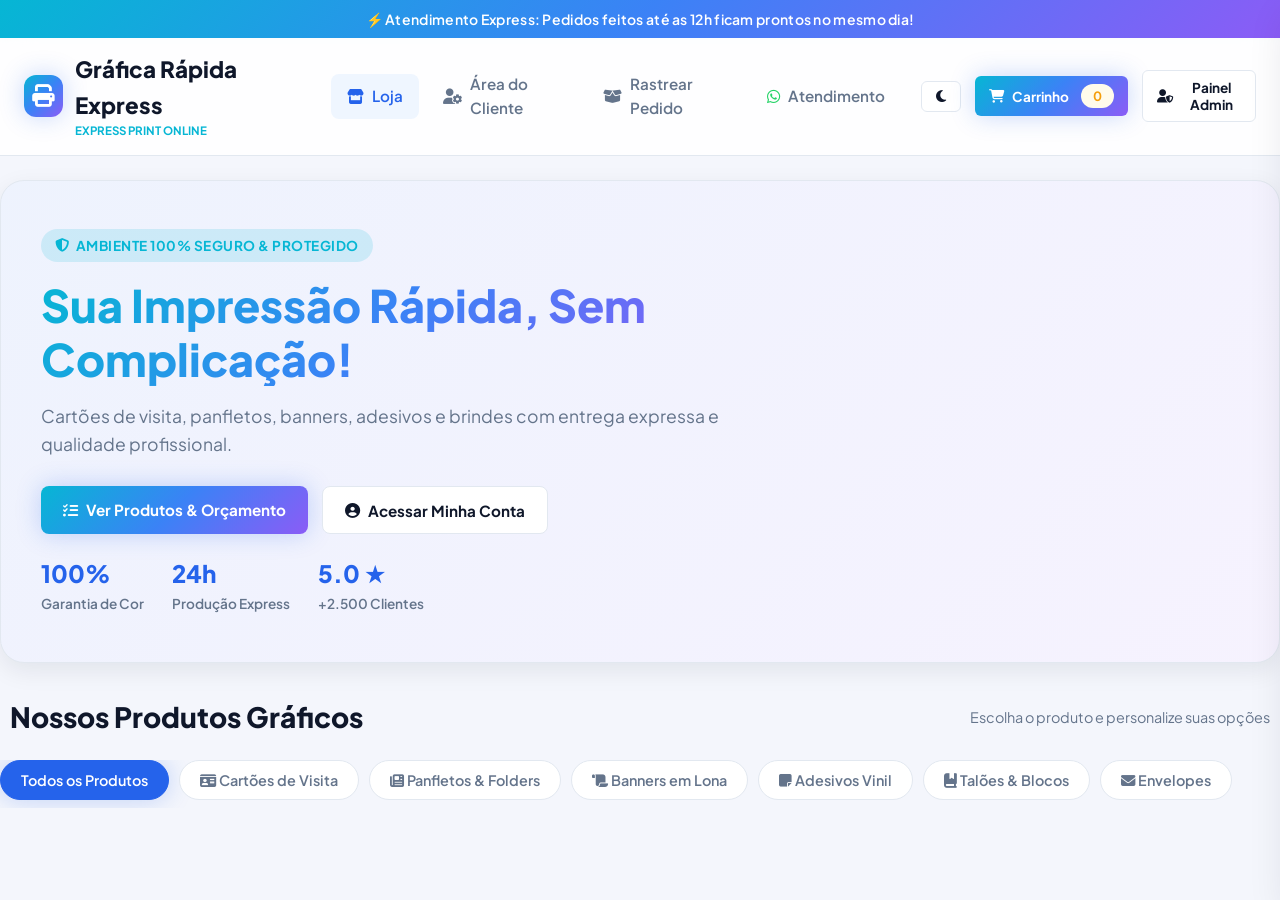
==== commit 2914ab28: "feat: split configuration settings into sub-tabs" ====
--- a/templates/index.html
+++ b/templates/index.html
@@ -519,6 +519,12 @@
                   Em Atendimento
                 </div>
               </div>
+              <div style="margin-bottom: 15px;">
+                <label style="font-size: 0.8rem; color: var(--text-muted); text-transform: uppercase; font-weight: bold;">Pedidos Recentes</label>
+                <div id="profile-pedidos-list" style="margin-top: 5px; font-size: 0.85rem; display: flex; flex-direction: column; gap: 8px;">
+                  <span style="color:#888;">Nenhum pedido encontrado.</span>
+                </div>
+              </div>
             </div>
           </div>
         </div>
@@ -728,104 +734,128 @@
         <div class="table-wrap" style="padding: 28px; max-width: 700px;">
           <form id="form-config" onsubmit="salvarConfiguracoes(event)">
             
+            <div style="display: flex; gap: 10px; margin-bottom: 25px; overflow-x: auto; padding-bottom: 5px;" id="config-tabs">
+              <button type="button" class="btn btn-primary" id="btn-cfg-tab-dados" onclick="switchCfgTab(\'dados\')"><i class="fa-solid fa-building"></i> Dados Básicos</button>
+              <button type="button" class="btn btn-outline" id="btn-cfg-tab-fin" onclick="switchCfgTab(\'fin\')"><i class="fa-solid fa-money-bill-wave"></i> Financeiro</button>
+              <button type="button" class="btn btn-outline" id="btn-cfg-tab-vitrine" onclick="switchCfgTab(\'vitrine\')"><i class="fa-solid fa-palette"></i> Vitrine</button>
+              <button type="button" class="btn btn-outline" id="btn-cfg-tab-evo" onclick="switchCfgTab(\'evo\')"><i class="fa-brands fa-whatsapp"></i> Integração WhatsApp</button>
+            </div>
+
             <!-- SEÇÃO 1: DADOS DO NEGÓCIO -->
-            <div style="background: rgba(255,255,255,0.02); border: 1px solid var(--border); border-radius: 12px; padding: 20px; margin-bottom: 20px;">
-              <h4 style="font-size: 1.1rem; font-weight: 800; color: #fff; margin-top: 0; margin-bottom: 15px; border-bottom: 1px solid var(--border); padding-bottom: 10px;">
-                <i class="fa-solid fa-building" style="color: var(--primary); margin-right: 8px;"></i> Dados da Gráfica
-              </h4>
-              <div class="form-group">
-                <label class="form-label">Nome da Gráfica</label>
-                <input type="text" class="form-control" id="cfg-nome-grafica" required>
-              </div>
-              <div class="form-group">
-                <label class="form-label">WhatsApp (com DDD ex: 5511999998888)</label>
-                <input type="text" class="form-control" id="cfg-whatsapp" required>
-              </div>
-            </div>
-
-            <!-- SEÇÃO 2: FINANCEIRO E REGRAS -->
-            <div style="background: rgba(255,255,255,0.02); border: 1px solid var(--border); border-radius: 12px; padding: 20px; margin-bottom: 20px;">
-              <h4 style="font-size: 1.1rem; font-weight: 800; color: #fff; margin-top: 0; margin-bottom: 15px; border-bottom: 1px solid var(--border); padding-bottom: 10px;">
-                <i class="fa-solid fa-money-bill-wave" style="color: #2ecc71; margin-right: 8px;"></i> Financeiro & Regras
-              </h4>
-              <div class="form-group">
-                <label class="form-label">Chave PIX (E-mail, CNPJ ou Celular)</label>
-                <input type="text" class="form-control" id="cfg-chave-pix" required>
-              </div>
-              <div style="display: flex; gap: 14px;">
-                <div class="form-group" style="flex: 1;">
-                  <label class="form-label">Desconto PIX (%)</label>
-                  <input type="number" step="0.1" class="form-control" id="cfg-desconto-pix" required>
+            <div id="cfg-tab-dados" class="cfg-tab-content">
+              <div style="background: rgba(255,255,255,0.02); border: 1px solid var(--border); border-radius: 12px; padding: 20px; margin-bottom: 20px;">
+                <h4 style="font-size: 1.1rem; font-weight: 800; color: #fff; margin-top: 0; margin-bottom: 15px; border-bottom: 1px solid var(--border); padding-bottom: 10px;">
+                  Dados da Gráfica
+                </h4>
+                <div class="form-group">
+                  <label class="form-label">Nome da Gráfica</label>
+                  <input type="text" class="form-control" id="cfg-nome-grafica" required>
                 </div>
-                <div class="form-group" style="flex: 1;">
-                  <label class="form-label">Taxa de Entrega Padrão (R$)</label>
-                  <input type="number" step="0.1" class="form-control" id="cfg-taxa-entrega" required>
+                <div class="form-group">
+                  <label class="form-label">WhatsApp (com DDD ex: 5511999998888)</label>
+                  <input type="text" class="form-control" id="cfg-whatsapp" required>
                 </div>
               </div>
-            </div>
-
-            <!-- SEÇÃO 3: APARÊNCIA E VITRINE -->
-            <div style="background: rgba(255,255,255,0.02); border: 1px solid var(--border); border-radius: 12px; padding: 20px; margin-bottom: 20px;">
-              <h4 style="font-size: 1.1rem; font-weight: 800; color: #fff; margin-top: 0; margin-bottom: 15px; border-bottom: 1px solid var(--border); padding-bottom: 10px;">
-                <i class="fa-solid fa-palette" style="color: #9b59b6; margin-right: 8px;"></i> Vitrine do Cliente
-              </h4>
-              <div class="form-group">
-                <label class="form-label">Aviso do Topo (Barra rotativa)</label>
-                <input type="text" class="form-control" id="cfg-aviso-topo" required>
-              </div>
-              <div class="form-group">
-                <label class="form-label">Título do Banner Principal</label>
-                <input type="text" class="form-control" id="cfg-banner-titulo" required>
-              </div>
-              <div class="form-group">
-                <label class="form-label">Subtítulo do Banner</label>
-                <textarea class="form-control" id="cfg-banner-subtitulo" rows="2" required></textarea>
-              </div>
-            </div>
-
-            <!-- SEÇÃO 4: EVOLUTION API -->
-            <div style="background: rgba(37, 211, 102, 0.05); border: 1px solid rgba(37, 211, 102, 0.3); border-radius: 12px; padding: 20px; margin-bottom: 20px;">
-              <h4 style="font-size: 1.1rem; font-weight: 800; color: #25d366; margin-top: 0; margin-bottom: 15px; border-bottom: 1px solid rgba(37, 211, 102, 0.2); padding-bottom: 10px;">
-                <i class="fa-brands fa-whatsapp" style="margin-right: 8px;"></i> Automação WhatsApp (Evolution API)
-              </h4>
-              <div class="form-group">
-                <label class="form-label">URL da Evolution API *</label>
-                <input type="url" class="form-control" id="cfg-evolution-url" placeholder="https://api.evolution.suadominio.com">
-              </div>
-              <div class="form-group">
-                <label class="form-label">API Key / Token Global *</label>
-                <input type="password" class="form-control" id="cfg-evolution-key" placeholder="Sua Chave Secreta apikey">
-              </div>
-              <div class="form-group">
-                <label class="form-label">Nome da Instância Conectada *</label>
-                <input type="text" class="form-control" id="cfg-evolution-instance" placeholder="ex: GraficaExpress">
-              </div>
-              <div class="form-group">
-                <label class="form-label">Validar WhatsApp dos Clientes no Cadastro?</label>
-                <select class="form-control" id="cfg-evolution-active">
-                  <option value="1">✅ Sim (Enviar código OTP via WhatsApp)</option>
-                  <option value="0">❌ Não (Cadastrar direto sem validação)</option>
-                </select>
-              </div>
-              
-              <div class="form-group" style="background: rgba(0,0,0,0.2); padding: 15px; border-radius: 8px;">
-                <label class="form-label" style="color: #aaa;">URL do Webhook (Para configurar lá no painel da Evolution)</label>
-                <div style="display: flex; gap: 10px;">
-                  <input type="text" class="form-control" id="cfg-webhook-url" readonly style="background: rgba(255,255,255,0.05);">
-                  <button type="button" class="btn btn-secondary" onclick="copiarWebhook()">
-                    <i class="fa-solid fa-copy"></i> Copiar
-                  </button>
+              <button type="submit" class="btn btn-primary" style="width: 100%; font-size: 1.1rem; padding: 12px; border-radius: 10px;">
+                <i class="fa-solid fa-floppy-disk"></i> Salvar Configurações
+              </button>
+            </div>
+
+            <!-- SEÇÃO 2: FINANCEIRO E REGRAS -->
+            <div id="cfg-tab-fin" class="cfg-tab-content" style="display: none;">
+              <div style="background: rgba(255,255,255,0.02); border: 1px solid var(--border); border-radius: 12px; padding: 20px; margin-bottom: 20px;">
+                <h4 style="font-size: 1.1rem; font-weight: 800; color: #fff; margin-top: 0; margin-bottom: 15px; border-bottom: 1px solid var(--border); padding-bottom: 10px;">
+                  Financeiro & Regras
+                </h4>
+                <div class="form-group">
+                  <label class="form-label">Chave PIX (E-mail, CNPJ ou Celular)</label>
+                  <input type="text" class="form-control" id="cfg-chave-pix" required>
+                </div>
+                <div style="display: flex; gap: 14px;">
+                  <div class="form-group" style="flex: 1;">
+                    <label class="form-label">Desconto PIX (%)</label>
+                    <input type="number" step="0.1" class="form-control" id="cfg-desconto-pix" required>
+                  </div>
+                  <div class="form-group" style="flex: 1;">
+                    <label class="form-label">Taxa de Entrega Padrão (R$)</label>
+                    <input type="number" step="0.1" class="form-control" id="cfg-taxa-entrega" required>
+                  </div>
                 </div>
               </div>
-
-              <button type="button" class="btn btn-secondary" onclick="testarEvolutionAPI()" style="width: 100%; border-color: #25d366; color: #25d366; background: transparent;">
-                <i class="fa-solid fa-plug-circle-check"></i> Testar Conexão Evolution API
+              <button type="submit" class="btn btn-primary" style="width: 100%; font-size: 1.1rem; padding: 12px; border-radius: 10px;">
+                <i class="fa-solid fa-floppy-disk"></i> Salvar Configurações
               </button>
             </div>
 
-            <button type="submit" class="btn btn-primary" style="width: 100%; font-size: 1.1rem; padding: 12px; border-radius: 10px;">
-              <i class="fa-solid fa-floppy-disk"></i> Salvar Todas Configurações
-            </button>
+            <!-- SEÇÃO 3: APARÊNCIA E VITRINE -->
+            <div id="cfg-tab-vitrine" class="cfg-tab-content" style="display: none;">
+              <div style="background: rgba(255,255,255,0.02); border: 1px solid var(--border); border-radius: 12px; padding: 20px; margin-bottom: 20px;">
+                <h4 style="font-size: 1.1rem; font-weight: 800; color: #fff; margin-top: 0; margin-bottom: 15px; border-bottom: 1px solid var(--border); padding-bottom: 10px;">
+                  Vitrine do Cliente
+                </h4>
+                <div class="form-group">
+                  <label class="form-label">Aviso do Topo (Barra rotativa)</label>
+                  <input type="text" class="form-control" id="cfg-aviso-topo" required>
+                </div>
+                <div class="form-group">
+                  <label class="form-label">Título do Banner Principal</label>
+                  <input type="text" class="form-control" id="cfg-banner-titulo" required>
+                </div>
+                <div class="form-group">
+                  <label class="form-label">Subtítulo do Banner</label>
+                  <textarea class="form-control" id="cfg-banner-subtitulo" rows="2" required></textarea>
+                </div>
+              </div>
+              <button type="submit" class="btn btn-primary" style="width: 100%; font-size: 1.1rem; padding: 12px; border-radius: 10px;">
+                <i class="fa-solid fa-floppy-disk"></i> Salvar Configurações
+              </button>
+            </div>
+
+            <!-- SEÇÃO 4: EVOLUTION API -->
+            <div id="cfg-tab-evo" class="cfg-tab-content" style="display: none;">
+              <div style="background: rgba(37, 211, 102, 0.05); border: 1px solid rgba(37, 211, 102, 0.3); border-radius: 12px; padding: 20px; margin-bottom: 20px;">
+                <h4 style="font-size: 1.1rem; font-weight: 800; color: #25d366; margin-top: 0; margin-bottom: 15px; border-bottom: 1px solid rgba(37, 211, 102, 0.2); padding-bottom: 10px;">
+                  Automação WhatsApp (Evolution API)
+                </h4>
+                <div class="form-group">
+                  <label class="form-label">URL da Evolution API *</label>
+                  <input type="url" class="form-control" id="cfg-evolution-url" placeholder="https://api.evolution.suadominio.com">
+                </div>
+                <div class="form-group">
+                  <label class="form-label">API Key / Token Global *</label>
+                  <input type="password" class="form-control" id="cfg-evolution-key" placeholder="Sua Chave Secreta apikey">
+                </div>
+                <div class="form-group">
+                  <label class="form-label">Nome da Instância Conectada *</label>
+                  <input type="text" class="form-control" id="cfg-evolution-instance" placeholder="ex: GraficaExpress">
+                </div>
+                <div class="form-group">
+                  <label class="form-label">Validar WhatsApp dos Clientes no Cadastro?</label>
+                  <select class="form-control" id="cfg-evolution-active">
+                    <option value="1">✅ Sim (Enviar código OTP via WhatsApp)</option>
+                    <option value="0">❌ Não (Cadastrar direto sem validação)</option>
+                  </select>
+                </div>
+                
+                <div class="form-group" style="background: rgba(0,0,0,0.2); padding: 15px; border-radius: 8px;">
+                  <label class="form-label" style="color: #aaa;">URL do Webhook (Para configurar lá no painel da Evolution)</label>
+                  <div style="display: flex; gap: 10px;">
+                    <input type="text" class="form-control" id="cfg-webhook-url" readonly style="background: rgba(255,255,255,0.05);">
+                    <button type="button" class="btn btn-secondary" onclick="copiarWebhook()">
+                      <i class="fa-solid fa-copy"></i> Copiar
+                    </button>
+                  </div>
+                </div>
+
+                <button type="button" class="btn btn-secondary" onclick="testarEvolutionAPI()" style="width: 100%; border-color: #25d366; color: #25d366; background: transparent; margin-bottom: 15px;">
+                  <i class="fa-solid fa-plug-circle-check"></i> Testar Conexão Evolution API
+                </button>
+                
+                <button type="submit" class="btn btn-primary" style="width: 100%; font-size: 1.1rem; padding: 12px; border-radius: 10px;">
+                  <i class="fa-solid fa-floppy-disk"></i> Salvar Configurações de WhatsApp
+                </button>
+              </div>
+            </div>
           </form>
         </div>
       </div>
@@ -1510,7 +1540,22 @@
   selectedBtn.classList.remove('btn-outline');
   selectedBtn.classList.add('btn-primary');
 }
-  </script>
+  
+function switchCfgTab(tabName) {
+  document.querySelectorAll('.cfg-tab-content').forEach(el => el.style.display = 'none');
+  document.querySelectorAll('#config-tabs .btn').forEach(btn => {
+    btn.classList.remove('btn-primary');
+    btn.classList.add('btn-outline');
+  });
+  
+  document.getElementById('cfg-tab-' + tabName).style.display = 'block';
+  const selectedBtn = document.getElementById('btn-cfg-tab-' + tabName);
+  if (selectedBtn) {
+    selectedBtn.classList.remove('btn-outline');
+    selectedBtn.classList.add('btn-primary');
+  }
+}
+</script>
 <!-- Lightbox Modal -->
 <div id="lightbox-modal" style="display: none; position: fixed; z-index: 9999; top: 0; left: 0; width: 100vw; height: 100vh; background: rgba(0,0,0,0.85); align-items: center; justify-content: center;" onclick="this.style.display='none'">
   <span style="position: absolute; top: 20px; right: 30px; color: white; font-size: 40px; font-weight: bold; cursor: pointer;">&times;</span>
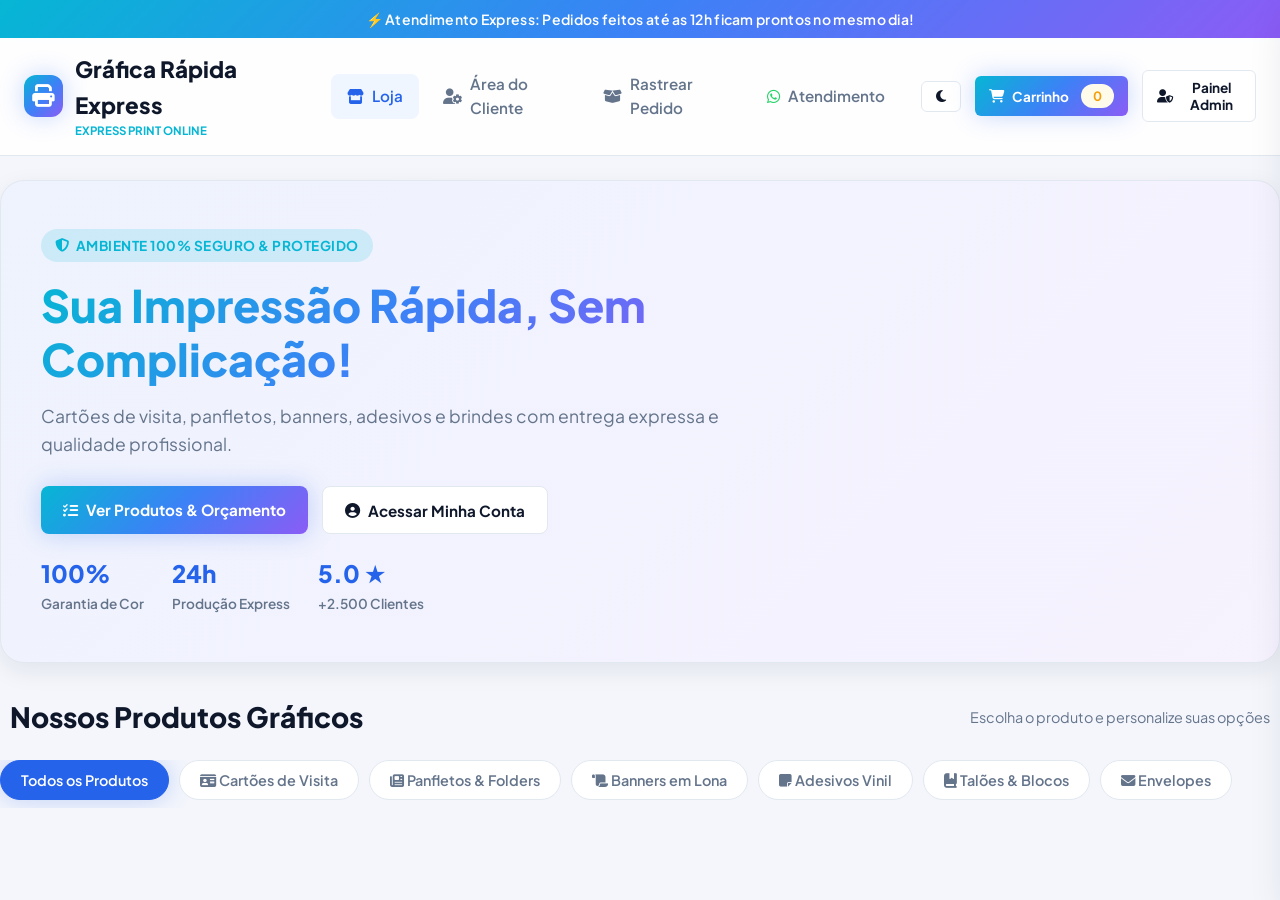
==== commit bdc59fc3: "fix: remove escaped quotes from onclick handlers" ====
--- a/templates/index.html
+++ b/templates/index.html
@@ -735,10 +735,10 @@
           <form id="form-config" onsubmit="salvarConfiguracoes(event)">
             
             <div style="display: flex; gap: 10px; margin-bottom: 25px; overflow-x: auto; padding-bottom: 5px;" id="config-tabs">
-              <button type="button" class="btn btn-primary" id="btn-cfg-tab-dados" onclick="switchCfgTab(\'dados\')"><i class="fa-solid fa-building"></i> Dados Básicos</button>
-              <button type="button" class="btn btn-outline" id="btn-cfg-tab-fin" onclick="switchCfgTab(\'fin\')"><i class="fa-solid fa-money-bill-wave"></i> Financeiro</button>
-              <button type="button" class="btn btn-outline" id="btn-cfg-tab-vitrine" onclick="switchCfgTab(\'vitrine\')"><i class="fa-solid fa-palette"></i> Vitrine</button>
-              <button type="button" class="btn btn-outline" id="btn-cfg-tab-evo" onclick="switchCfgTab(\'evo\')"><i class="fa-brands fa-whatsapp"></i> Integração WhatsApp</button>
+              <button type="button" class="btn btn-primary" id="btn-cfg-tab-dados" onclick="switchCfgTab('dados')"><i class="fa-solid fa-building"></i> Dados Básicos</button>
+              <button type="button" class="btn btn-outline" id="btn-cfg-tab-fin" onclick="switchCfgTab('fin')"><i class="fa-solid fa-money-bill-wave"></i> Financeiro</button>
+              <button type="button" class="btn btn-outline" id="btn-cfg-tab-vitrine" onclick="switchCfgTab('vitrine')"><i class="fa-solid fa-palette"></i> Vitrine</button>
+              <button type="button" class="btn btn-outline" id="btn-cfg-tab-evo" onclick="switchCfgTab('evo')"><i class="fa-brands fa-whatsapp"></i> Integração WhatsApp</button>
             </div>
 
             <!-- SEÇÃO 1: DADOS DO NEGÓCIO -->
@@ -1474,7 +1474,36 @@
           <button type="button" class="btn btn-secondary" style="width: 100%; color: var(--danger); border-color: var(--danger);" onclick="redefinirSenhaCliente()">
             <i class="fa-solid fa-key"></i> Redefinir Senha e Enviar por WhatsApp
           </button>
-        </form>
+        
+            <!-- SEÇÃO 5: AUTOMAÇÃO E BOT -->
+            <div id="cfg-tab-automa" class="cfg-tab-content" style="display: none;">
+              <div style="background: rgba(37, 211, 102, 0.05); border: 1px solid rgba(37, 211, 102, 0.3); border-radius: 12px; padding: 20px; margin-bottom: 20px;">
+                <h4 style="font-size: 1.1rem; font-weight: 800; color: #25d366; margin-top: 0; margin-bottom: 15px; border-bottom: 1px solid rgba(37, 211, 102, 0.2); padding-bottom: 10px;">
+                  <i class="fa-solid fa-robot" style="margin-right: 8px;"></i> Fluxo de Conversa e Bot
+                </h4>
+                <div class="form-group">
+                  <label class="form-label">Assistente Virtual (Bot)</label>
+                  <select class="form-control" id="cfg-bot-ativo">
+                    <option value="1">✅ Ligado (Responde menu e rastreio)</option>
+                    <option value="0">❌ Desligado (Apenas atendimento humano)</option>
+                  </select>
+                </div>
+                <div class="form-group">
+                  <label class="form-label">Mensagem de Boas-Vindas (Menu Inicial)</label>
+                  <textarea class="form-control" id="cfg-msg-boas-vindas" rows="4" placeholder="Ex: Olá! Sou o assistente virtual da Gráfica. Digite 1 para..."></textarea>
+                  <small style="color: #aaa;">Esta mensagem é enviada quando o cliente manda a primeira mensagem.</small>
+                </div>
+                <div class="form-group">
+                  <label class="form-label">Mensagem de Atualização de Pedido</label>
+                  <textarea class="form-control" id="cfg-msg-pedido-status" rows="3" placeholder="Use {codigo} e {status}"></textarea>
+                  <small style="color: #aaa;">Variáveis disponíveis: <b>{codigo}</b> (Ex: #GF-1234), <b>{status}</b> (Ex: Pronto para Retirada)</small>
+                </div>
+              </div>
+              <button type="submit" class="btn btn-primary" style="width: 100%; font-size: 1.1rem; padding: 12px; border-radius: 10px;">
+                <i class="fa-solid fa-floppy-disk"></i> Salvar Automações
+              </button>
+            </div>
+</form>
       </div>
     </div>
   </div>
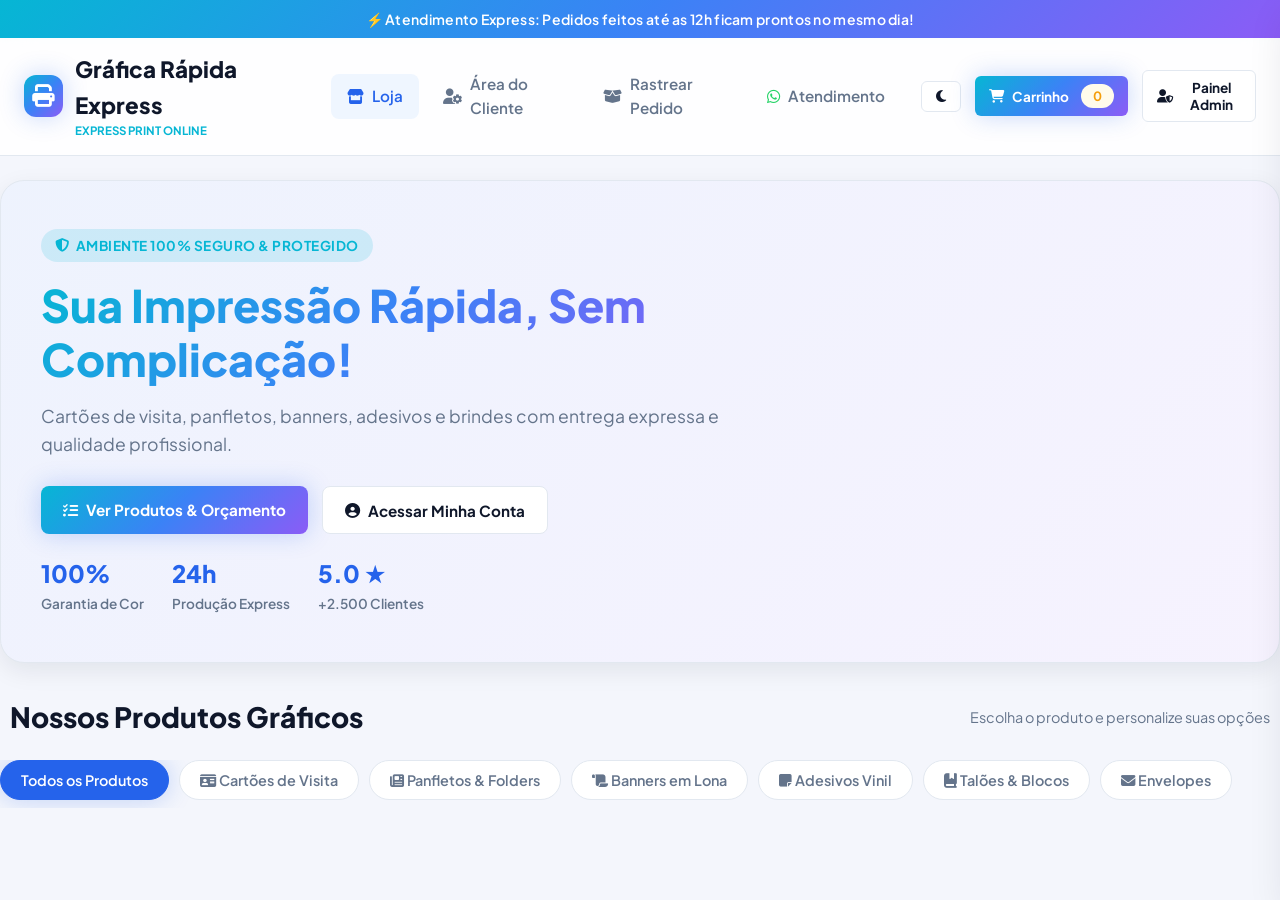
==== commit ab28f9c4: "fix: remove duplicate automation tab that hid the new fields" ====
--- a/templates/index.html
+++ b/templates/index.html
@@ -739,6 +739,7 @@
               <button type="button" class="btn btn-outline" id="btn-cfg-tab-fin" onclick="switchCfgTab('fin')"><i class="fa-solid fa-money-bill-wave"></i> Financeiro</button>
               <button type="button" class="btn btn-outline" id="btn-cfg-tab-vitrine" onclick="switchCfgTab('vitrine')"><i class="fa-solid fa-palette"></i> Vitrine</button>
               <button type="button" class="btn btn-outline" id="btn-cfg-tab-evo" onclick="switchCfgTab('evo')"><i class="fa-brands fa-whatsapp"></i> Integração WhatsApp</button>
+              <button type="button" class="btn btn-outline" id="btn-cfg-tab-automa" onclick="switchCfgTab('automa')"><i class="fa-solid fa-robot"></i> Automação & Bot</button>
             </div>
 
             <!-- SEÇÃO 1: DADOS DO NEGÓCIO -->
@@ -856,7 +857,78 @@
                 </button>
               </div>
             </div>
-          </form>
+          
+            <!-- SEÇÃO 5: AUTOMAÇÃO E BOT -->
+            <div id="cfg-tab-automa" class="cfg-tab-content" style="display: none;">
+              <div style="background: rgba(37, 211, 102, 0.05); border: 1px solid rgba(37, 211, 102, 0.3); border-radius: 12px; padding: 20px; margin-bottom: 20px;">
+                <h4 style="font-size: 1.1rem; font-weight: 800; color: #25d366; margin-top: 0; margin-bottom: 15px; border-bottom: 1px solid rgba(37, 211, 102, 0.2); padding-bottom: 10px;">
+                  <i class="fa-solid fa-robot" style="margin-right: 8px;"></i> Fluxo de Conversa e Bot
+                </h4>
+                <div class="form-group">
+                  <label class="form-label">Assistente Virtual (Bot)</label>
+                  <select class="form-control" id="cfg-bot-ativo">
+                    <option value="1">✅ Ligado (Responde menu e rastreio)</option>
+                    <option value="0">❌ Desligado (Apenas atendimento humano)</option>
+                  </select>
+                </div>
+                <div class="form-group">
+                  <label class="form-label">Mensagem de Boas-Vindas (Menu Inicial)</label>
+                  <textarea class="form-control" id="cfg-msg-boas-vindas" rows="4" placeholder="Ex: Olá! Sou o assistente virtual da Gráfica. Digite 1 para..."></textarea>
+                  <small style="color: #aaa;">Esta mensagem é enviada quando o cliente manda a primeira mensagem.</small>
+                </div>
+                
+                <hr style="border-color: rgba(255,255,255,0.1); margin: 25px 0;">
+                <h5 style="color: #25d366; margin-bottom: 15px;"><i class="fa-solid fa-receipt"></i> Automações de Pedido & Orçamento</h5>
+                
+                <div class="form-group">
+                  <label class="form-label">Confirmação de Pedido Criado (Site)</label>
+                  <textarea class="form-control" id="cfg-msg-pedido-recebido" rows="2" placeholder="Seu pedido {codigo} foi recebido com sucesso!"></textarea>
+                </div>
+                <div class="form-group">
+                  <label class="form-label">Atualização de Pedido (Painel)</label>
+                  <textarea class="form-control" id="cfg-msg-pedido-status" rows="3" placeholder="Use {codigo} e {status}"></textarea>
+                  <small style="color: #aaa;">Variáveis disponíveis: <b>{codigo}</b>, <b>{status}</b></small>
+                </div>
+                <div class="form-group">
+                  <label class="form-label">Confirmação de Orçamento (Via Bot)</label>
+                  <textarea class="form-control" id="cfg-msg-orcamento-recebido" rows="2" placeholder="Seu orçamento {codigo} foi registrado."></textarea>
+                </div>
+                <div class="form-group">
+                  <label class="form-label">Atualização de Orçamento (Painel)</label>
+                  <textarea class="form-control" id="cfg-msg-orcamento-status" rows="3" placeholder="Seu orçamento {codigo} está {status}. Valor: R$ {valor}"></textarea>
+                  <small style="color: #aaa;">Variáveis: <b>{codigo}</b>, <b>{status}</b>, <b>{valor}</b></small>
+                </div>
+
+                <hr style="border-color: rgba(255,255,255,0.1); margin: 25px 0;">
+                <h5 style="color: #25d366; margin-bottom: 15px;"><i class="fa-solid fa-magnifying-glass"></i> Respostas do Bot (Rastreio e Chat)</h5>
+
+                <div class="form-group">
+                  <label class="form-label">Resposta de Rastreio (Pedido)</label>
+                  <textarea class="form-control" id="cfg-msg-rastreio-pedido" rows="3" placeholder="Encontrei o pedido {codigo}! Status: {status} - Total: R$ {valor}"></textarea>
+                </div>
+                <div class="form-group">
+                  <label class="form-label">Resposta de Rastreio (Orçamento)</label>
+                  <textarea class="form-control" id="cfg-msg-rastreio-orcamento" rows="3" placeholder="Encontrei o orçamento {codigo}! Status: {status} - Estimado: R$ {valor}"></textarea>
+                </div>
+                <div class="form-group">
+                  <label class="form-label">Transferência para Atendente (Opção 3)</label>
+                  <textarea class="form-control" id="cfg-msg-bot-transferencia" rows="2" placeholder="Ok! Transferindo para um atendente. Aguarde..."></textarea>
+                </div>
+                
+                <hr style="border-color: rgba(255,255,255,0.1); margin: 25px 0;">
+                <h5 style="color: #25d366; margin-bottom: 15px;"><i class="fa-solid fa-shield-halved"></i> Segurança</h5>
+                <div class="form-group">
+                  <label class="form-label">Mensagem do PIN de Validação (OTP)</label>
+                  <textarea class="form-control" id="cfg-msg-codigo-otp" rows="2" placeholder="Seu código de acesso é: *{codigo}*"></textarea>
+                  <small style="color: #aaa;">Variável: <b>{codigo}</b> (O número PIN gerado)</small>
+                </div>
+              </div>
+              
+              <button type="submit" class="btn btn-primary" style="width: 100%; font-size: 1.1rem; padding: 12px; border-radius: 10px;">
+                <i class="fa-solid fa-floppy-disk"></i> Salvar Automações
+              </button>
+            </div>
+\n          </form>
         </div>
       </div>
 
@@ -1474,35 +1546,6 @@
           <button type="button" class="btn btn-secondary" style="width: 100%; color: var(--danger); border-color: var(--danger);" onclick="redefinirSenhaCliente()">
             <i class="fa-solid fa-key"></i> Redefinir Senha e Enviar por WhatsApp
           </button>
-        
-            <!-- SEÇÃO 5: AUTOMAÇÃO E BOT -->
-            <div id="cfg-tab-automa" class="cfg-tab-content" style="display: none;">
-              <div style="background: rgba(37, 211, 102, 0.05); border: 1px solid rgba(37, 211, 102, 0.3); border-radius: 12px; padding: 20px; margin-bottom: 20px;">
-                <h4 style="font-size: 1.1rem; font-weight: 800; color: #25d366; margin-top: 0; margin-bottom: 15px; border-bottom: 1px solid rgba(37, 211, 102, 0.2); padding-bottom: 10px;">
-                  <i class="fa-solid fa-robot" style="margin-right: 8px;"></i> Fluxo de Conversa e Bot
-                </h4>
-                <div class="form-group">
-                  <label class="form-label">Assistente Virtual (Bot)</label>
-                  <select class="form-control" id="cfg-bot-ativo">
-                    <option value="1">✅ Ligado (Responde menu e rastreio)</option>
-                    <option value="0">❌ Desligado (Apenas atendimento humano)</option>
-                  </select>
-                </div>
-                <div class="form-group">
-                  <label class="form-label">Mensagem de Boas-Vindas (Menu Inicial)</label>
-                  <textarea class="form-control" id="cfg-msg-boas-vindas" rows="4" placeholder="Ex: Olá! Sou o assistente virtual da Gráfica. Digite 1 para..."></textarea>
-                  <small style="color: #aaa;">Esta mensagem é enviada quando o cliente manda a primeira mensagem.</small>
-                </div>
-                <div class="form-group">
-                  <label class="form-label">Mensagem de Atualização de Pedido</label>
-                  <textarea class="form-control" id="cfg-msg-pedido-status" rows="3" placeholder="Use {codigo} e {status}"></textarea>
-                  <small style="color: #aaa;">Variáveis disponíveis: <b>{codigo}</b> (Ex: #GF-1234), <b>{status}</b> (Ex: Pronto para Retirada)</small>
-                </div>
-              </div>
-              <button type="submit" class="btn btn-primary" style="width: 100%; font-size: 1.1rem; padding: 12px; border-radius: 10px;">
-                <i class="fa-solid fa-floppy-disk"></i> Salvar Automações
-              </button>
-            </div>
 </form>
       </div>
     </div>
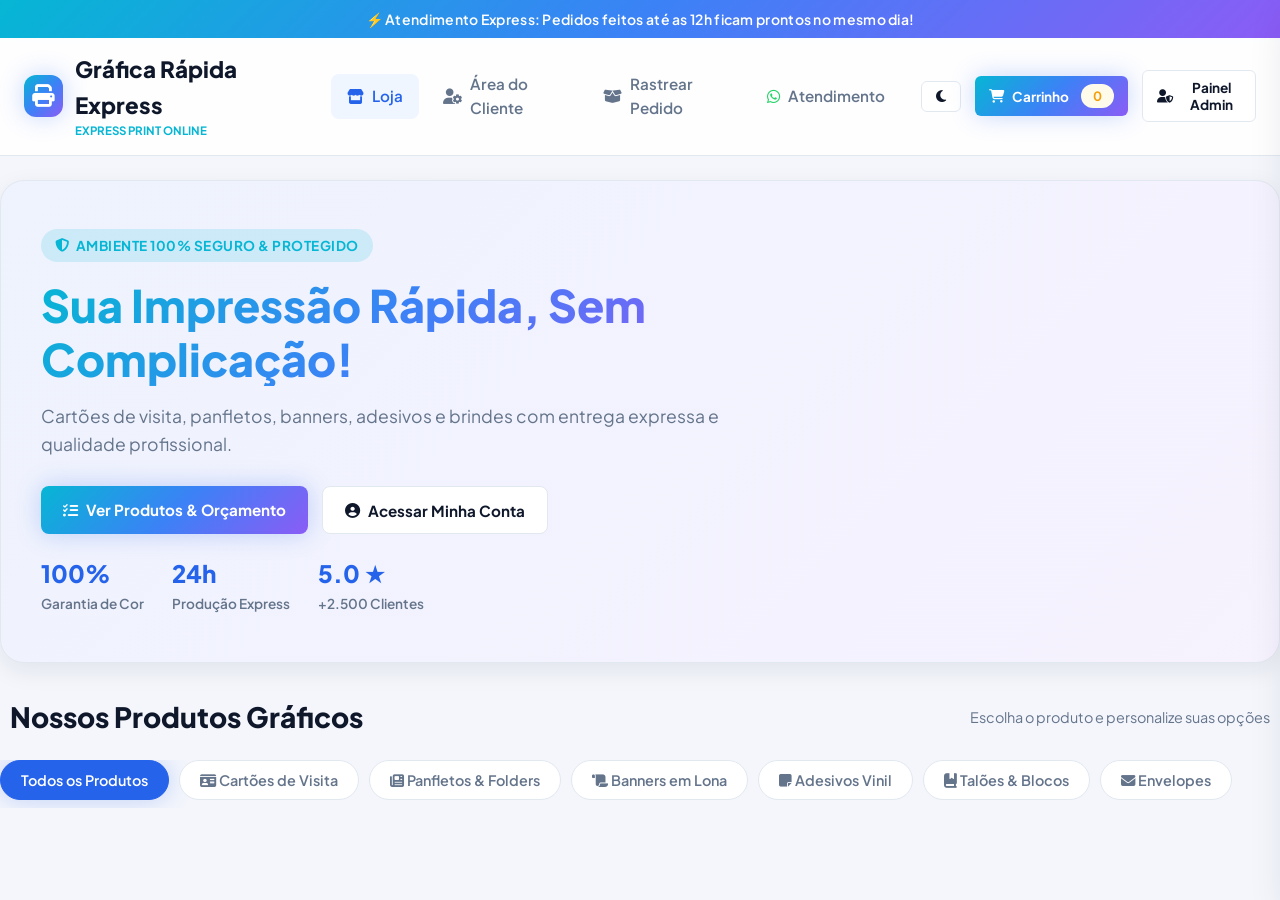
==== commit 59840d66: "feat: add drag and drop visual bot builder" ====
--- a/templates/index.html
+++ b/templates/index.html
@@ -870,6 +870,14 @@
                     <option value="1">✅ Ligado (Responde menu e rastreio)</option>
                     <option value="0">❌ Desligado (Apenas atendimento humano)</option>
                   </select>
+                </div>
+                
+                <div class="form-group" style="margin-top: 20px; background: rgba(0,0,0,0.2); padding: 15px; border-radius: 8px; border-left: 4px solid var(--primary);">
+                  <label class="form-label">Construtor Visual de Fluxo (Novo!)</label>
+                  <p style="font-size: 0.85rem; color: #aaa; margin-top: 0;">Você pode usar nosso novo construtor arrastar-e-soltar para desenhar o fluxo de conversa do robô (estilo Typebot).</p>
+                  <a href="/admin/bot_builder" target="_blank" class="btn btn-primary" style="display: inline-block; margin-top: 5px;">
+                    <i class="fa-solid fa-diagram-project"></i> Abrir Construtor Visual
+                  </a>
                 </div>
                 <div class="form-group">
                   <label class="form-label">Mensagem de Boas-Vindas (Menu Inicial)</label>
